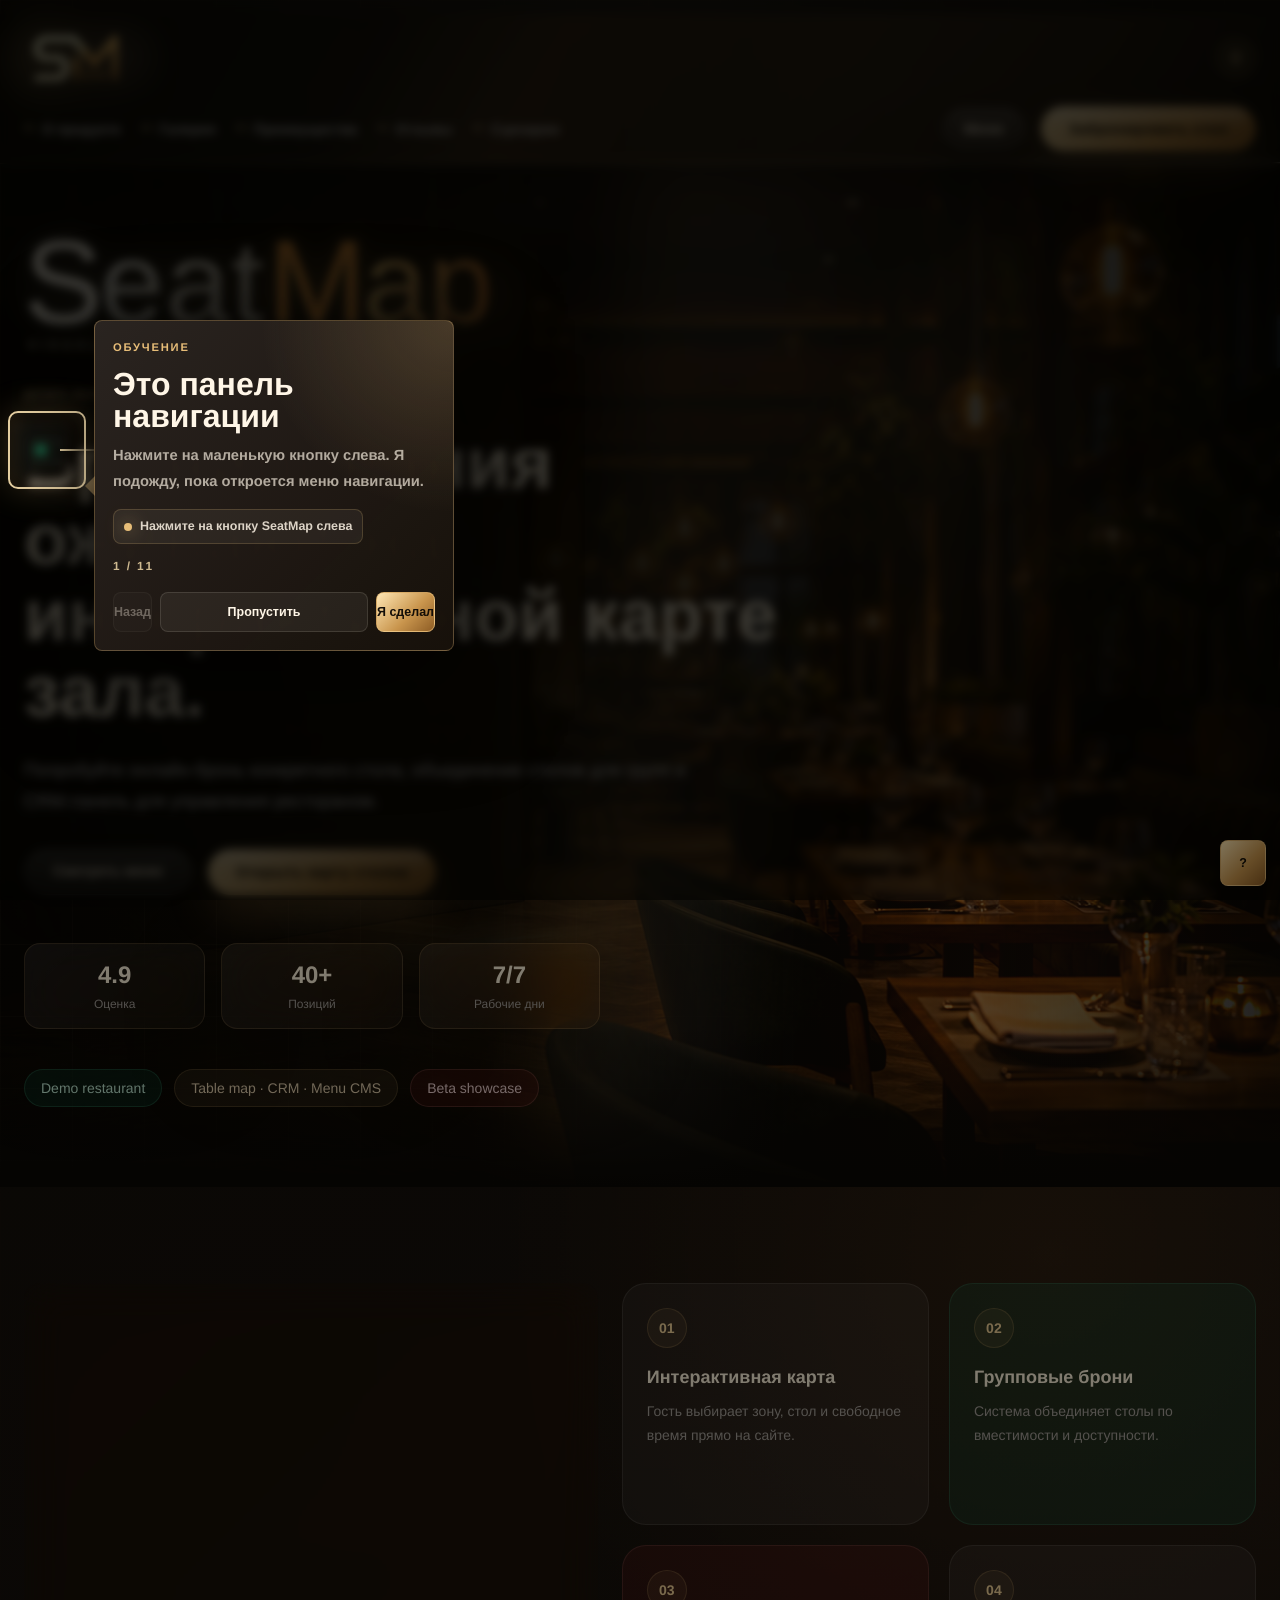
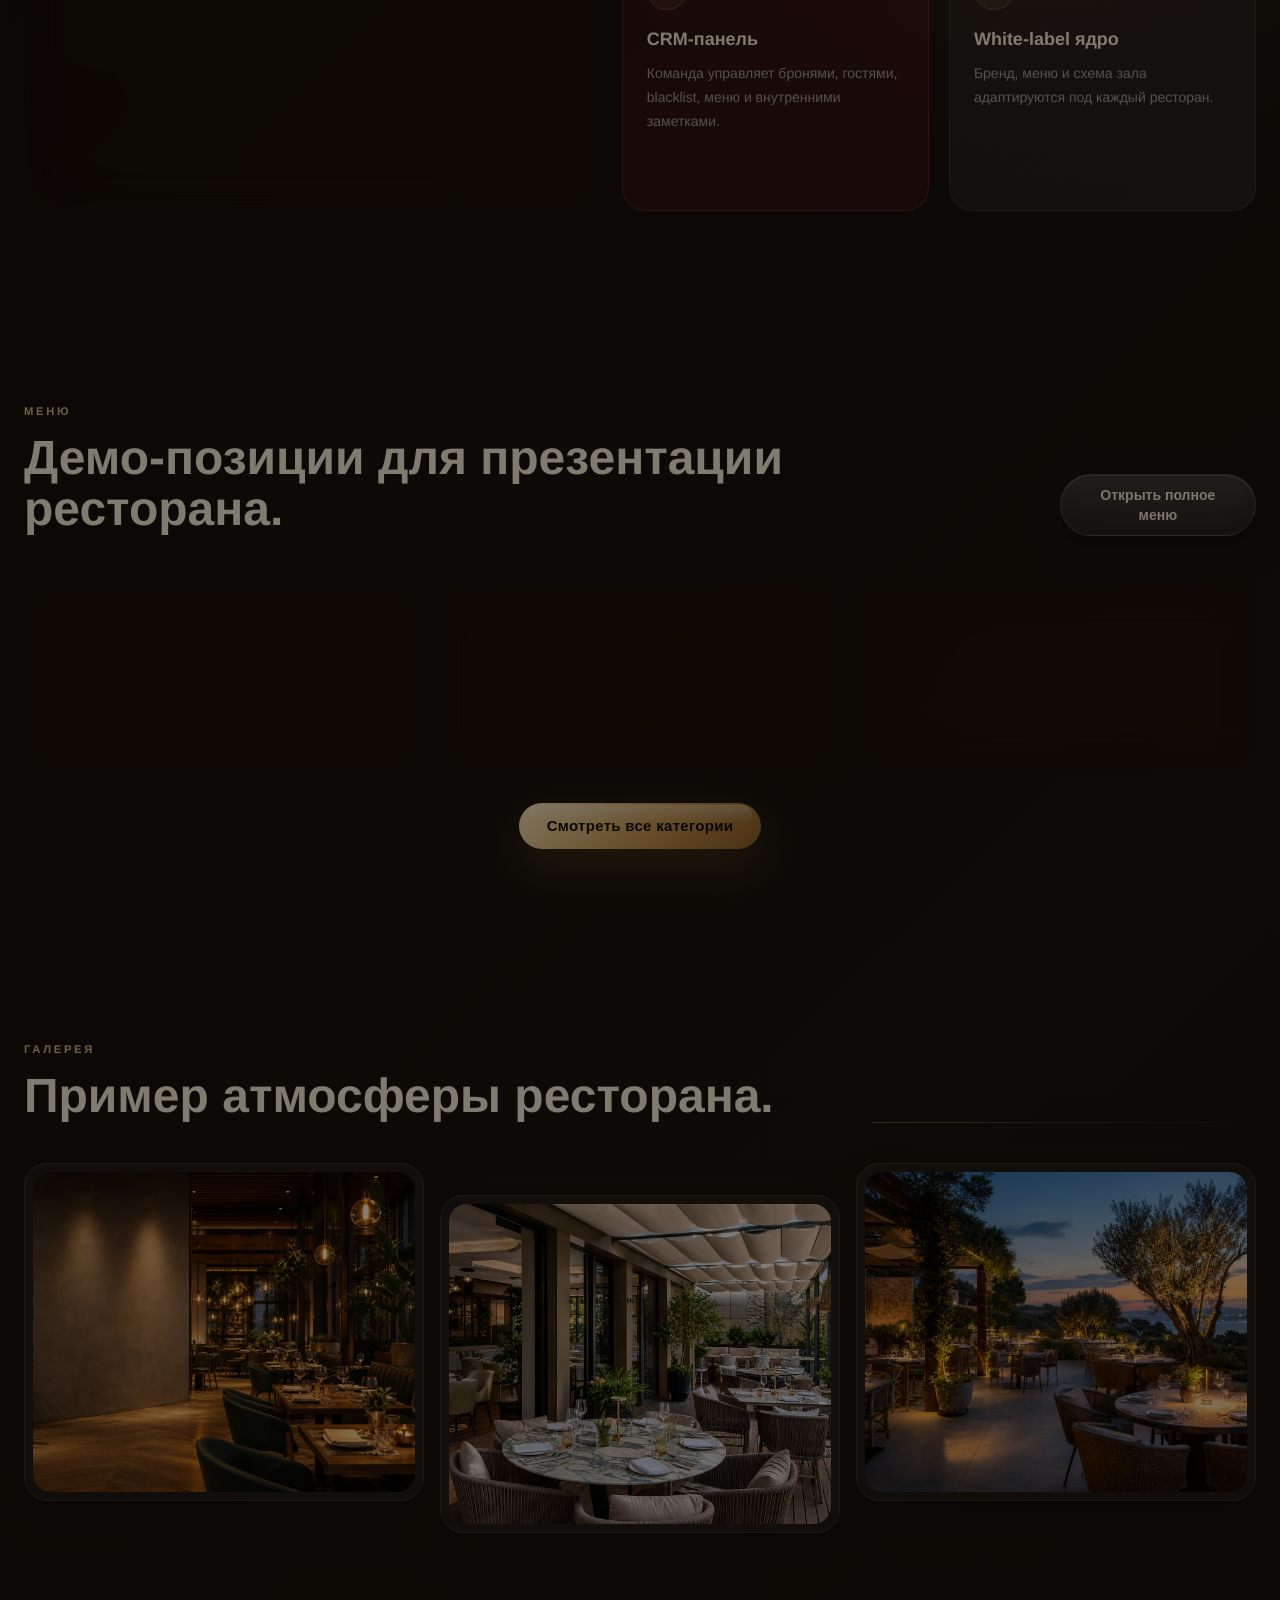
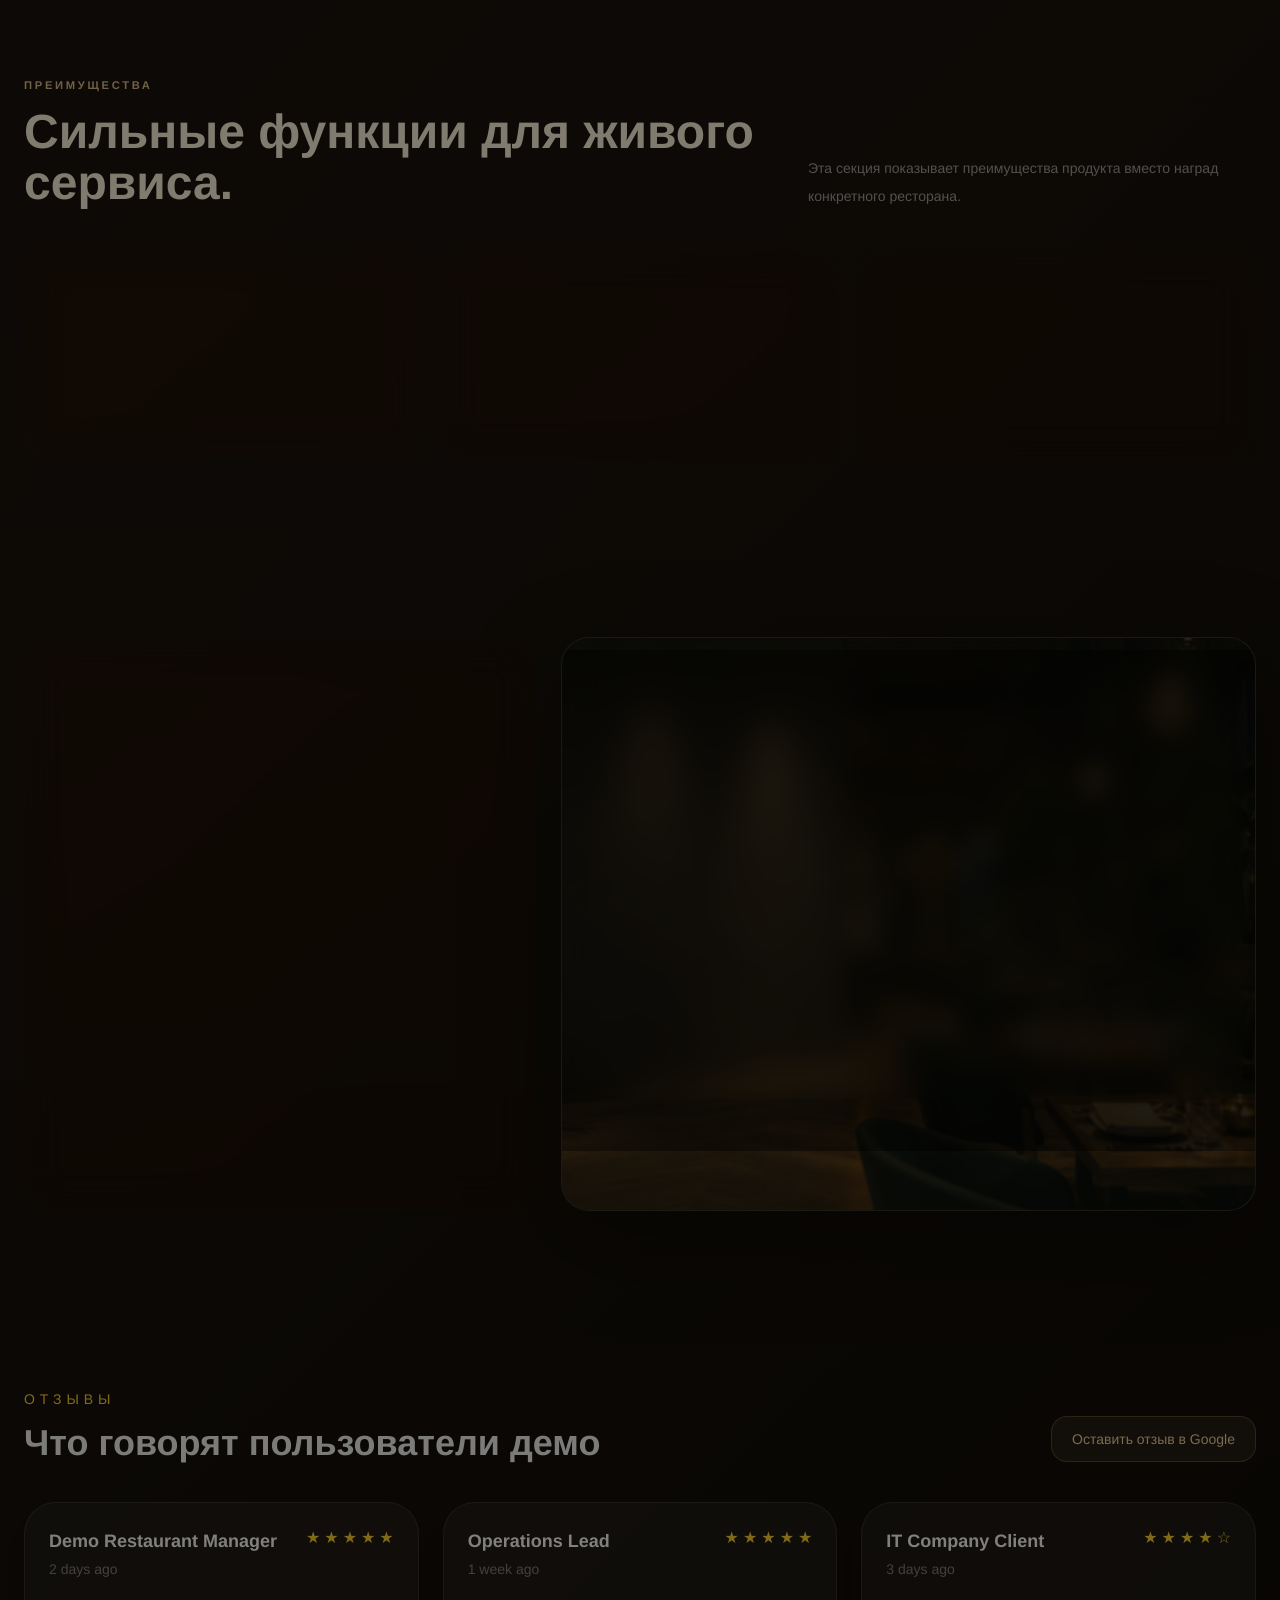
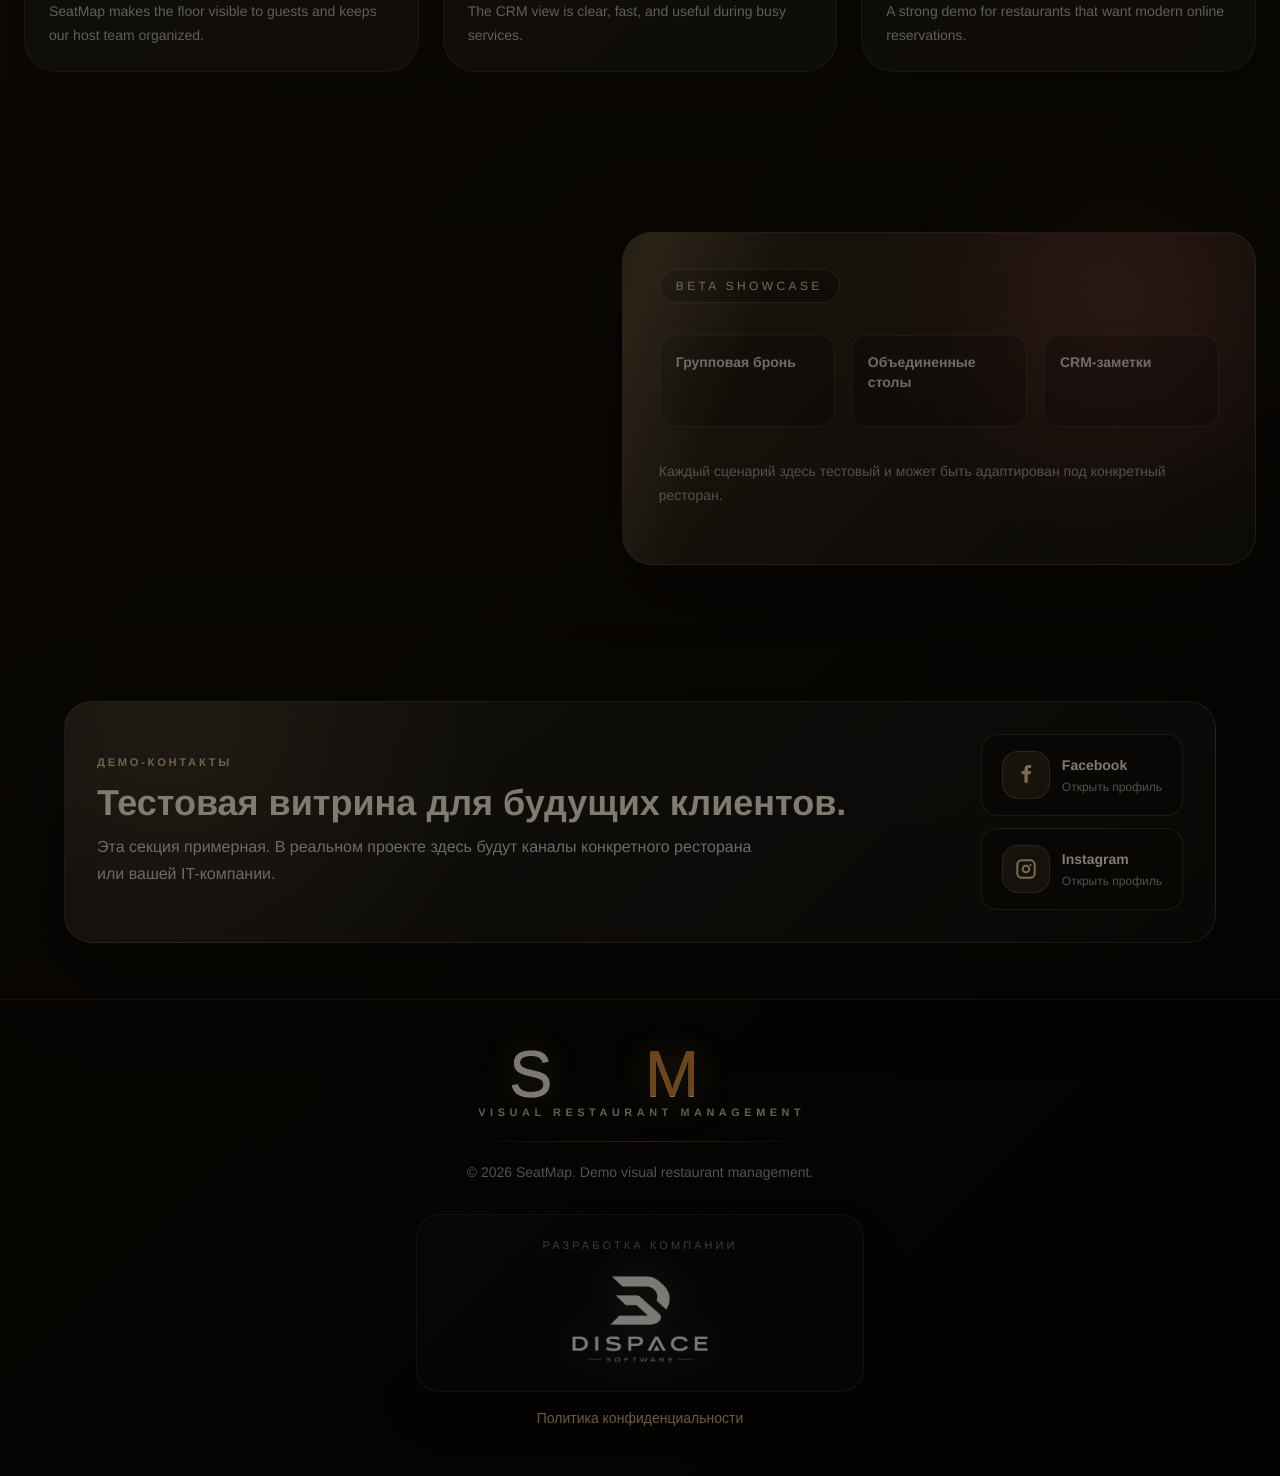
==== seatmap-app/index.html @ 0f0a8650 "Refine reservation tour and team roster" ====
<!doctype html>
<html lang="en">
  <head>
    <meta charset="UTF-8" />
    <script>
      (function () {
        var base = document.createElement("base");
        var isSeatMapPath = window.location.pathname.indexOf("/seatmap-app/") === 0;
        base.href = isSeatMapPath
          ? new URL("./", window.location.href).href
          : new URL("/seatmap-app/", window.location.origin).href;
        document.head.prepend(base);
        if (!window.localStorage.getItem("restaurant-lang")) {
          window.localStorage.setItem("restaurant-lang", "ru");
        }
      })();
    </script>
    <link rel="icon" type="image/png" href="./seatmap-header-premium.png" />
    <meta name="viewport" content="width=device-width, initial-scale=1.0" />
    <title>SeatMap</title>
    <script src="./mock-api.js?v=20260522"></script>
    <script type="module" crossorigin src="./assets/index-HGooWxr_.js"></script>
    <link rel="stylesheet" crossorigin href="./assets/index-NL5W4lJ_.css">
    <link rel="stylesheet" href="./beta-luxury.css?v=20260522-guided-flow" />
    <script defer src="./beta-enhance.js?v=20260522-guided-flow"></script>
  </head>
  <body>
    <div id="root"></div>
  </body>
</html>
---- seatmap-app/beta-luxury.css ----
:root {
  --sm-black: #080604;
  --sm-panel: rgba(24, 19, 14, 0.82);
  --sm-gold: #e7bd78;
  --sm-gold-2: #a87431;
  --sm-cream: #fff6e7;
  --sm-muted: rgba(255, 246, 231, 0.66);
}

html {
  background: #080604;
}

body {
  background:
    radial-gradient(circle at 18% 8%, rgba(231, 189, 120, 0.24), transparent 30rem),
    radial-gradient(circle at 82% 20%, rgba(111, 66, 28, 0.24), transparent 34rem),
    linear-gradient(135deg, #0b0705, #17100b 48%, #090604);
  color: var(--sm-cream);
}

body::before {
  content: "";
  position: fixed;
  inset: 0;
  z-index: 45;
  pointer-events: none;
  background:
    linear-gradient(90deg, rgba(231, 189, 120, 0.045) 1px, transparent 1px) 0 0 / 72px 72px,
    linear-gradient(rgba(231, 189, 120, 0.035) 1px, transparent 1px) 0 0 / 72px 72px,
    radial-gradient(circle at 50% 0%, rgba(255, 246, 231, 0.08), transparent 36rem);
  mask-image: linear-gradient(to bottom, black, transparent 80%);
}

.luxury-header {
  top: 14px !important;
  border-color: rgba(231, 189, 120, 0.16) !important;
  background: rgba(12, 8, 5, 0.78) !important;
  box-shadow: 0 24px 80px rgba(0, 0, 0, 0.28);
}

.seatmap-command-bar {
  position: fixed;
  top: 50%;
  left: 12px;
  z-index: 115;
  color: var(--sm-cream);
  transform: translateY(-50%);
}

.seatmap-dock-toggle {
  display: flex;
  width: 58px;
  min-height: 58px;
  align-items: center;
  justify-content: center;
  border: 1px solid rgba(231, 189, 120, 0.25);
  border-radius: 8px;
  color: var(--sm-cream);
  background:
    linear-gradient(135deg, rgba(255, 246, 231, 0.105), rgba(231, 189, 120, 0.045)),
    rgba(11, 8, 5, 0.86);
  cursor: pointer;
  box-shadow: 0 26px 90px rgba(0, 0, 0, 0.36);
  backdrop-filter: blur(22px);
}

.seatmap-dock-toggle div {
  display: none;
}

.seatmap-command-panel {
  position: absolute;
  top: 0;
  left: calc(100% + 10px);
  width: min(250px, calc(100vw - 92px));
  padding: 10px;
  border: 1px solid rgba(231, 189, 120, 0.22);
  border-radius: 8px;
  background:
    linear-gradient(135deg, rgba(255, 246, 231, 0.105), rgba(231, 189, 120, 0.045)),
    rgba(11, 8, 5, 0.92);
  box-shadow: 0 26px 90px rgba(0, 0, 0, 0.36);
  opacity: 0;
  pointer-events: none;
  transform: translateX(-8px) scale(0.98);
  transition: opacity 0.18s ease, transform 0.18s ease;
  backdrop-filter: blur(22px);
}

.seatmap-command-bar.is-open .seatmap-command-panel {
  opacity: 1;
  pointer-events: auto;
  transform: translateX(0) scale(1);
}

.seatmap-dock-toggle strong,
.seatmap-dock-toggle small {
  display: block;
}

.seatmap-dock-toggle strong {
  font-size: 0.9rem;
  line-height: 1;
}

.seatmap-dock-toggle small {
  margin-top: 4px;
  color: var(--sm-muted);
  font-size: 0.68rem;
  font-weight: 700;
  letter-spacing: 0.04em;
  text-transform: uppercase;
}

.seatmap-command-dot {
  width: 12px;
  height: 12px;
  border-radius: 999px;
  background: #35e39f;
  box-shadow: 0 0 24px rgba(53, 227, 159, 0.84);
}

.seatmap-command-nav {
  display: grid;
  gap: 7px;
  min-width: 0;
}

.seatmap-command-nav button,
.seatmap-language-select select {
  min-height: 42px;
  border: 1px solid rgba(255, 246, 231, 0.1);
  border-radius: 8px;
  color: var(--sm-cream);
  background: rgba(255, 246, 231, 0.055);
  font: inherit;
  font-size: 0.78rem;
  font-weight: 800;
  transition: border-color 0.2s ease, background 0.2s ease, color 0.2s ease, transform 0.2s ease;
}

.seatmap-command-nav button {
  width: 100%;
  padding: 0 13px;
  cursor: pointer;
  text-align: left;
}

.seatmap-command-nav button:hover,
.seatmap-command-nav button.is-active {
  border-color: rgba(231, 189, 120, 0.62);
  color: #120d07;
  background: linear-gradient(135deg, #f4d9a7, #b9833d);
  transform: translateY(-1px);
}

.seatmap-language-select {
  display: grid;
  gap: 4px;
  margin-top: 10px;
}

.seatmap-language-select span {
  color: rgba(255, 246, 231, 0.46);
  font-size: 0.62rem;
  font-weight: 900;
  letter-spacing: 0.12em;
  text-transform: uppercase;
}

.seatmap-language-select select {
  width: 100%;
  padding: 0 34px 0 12px;
  cursor: pointer;
  outline: none;
  appearance: none;
  background:
    linear-gradient(45deg, transparent 50%, var(--sm-gold) 50%) calc(100% - 17px) 18px / 6px 6px no-repeat,
    linear-gradient(135deg, rgba(255, 246, 231, 0.09), rgba(255, 246, 231, 0.04));
}

.seatmap-language-select select:focus {
  border-color: rgba(231, 189, 120, 0.72);
}

.seatmap-native-language-hidden {
  display: none !important;
}

.seatmap-guide-modal {
  position: fixed;
  inset: 0;
  z-index: 120;
  display: grid;
  place-items: center;
  padding: 20px;
  background:
    radial-gradient(circle at 50% 22%, rgba(231, 189, 120, 0.18), transparent 28rem),
    rgba(5, 3, 2, 0.72);
  opacity: 0;
  pointer-events: none;
  transition: opacity 0.24s ease;
  backdrop-filter: blur(18px);
}

.seatmap-guide-modal.is-open {
  opacity: 1;
  pointer-events: auto;
}

.seatmap-guide-dialog {
  position: relative;
  width: min(620px, 100%);
  border: 1px solid rgba(231, 189, 120, 0.28);
  border-radius: 8px;
  padding: clamp(24px, 5vw, 42px);
  color: var(--sm-cream);
  background:
    linear-gradient(135deg, rgba(255, 246, 231, 0.105), rgba(231, 189, 120, 0.05)),
    rgba(14, 10, 7, 0.96);
  box-shadow: 0 36px 120px rgba(0, 0, 0, 0.5);
  transform: translateY(12px) scale(0.98);
  transition: transform 0.24s ease;
}

.seatmap-guide-modal.is-open .seatmap-guide-dialog {
  transform: translateY(0) scale(1);
}

.seatmap-guide-close {
  position: absolute;
  top: 12px;
  right: 12px;
  width: 38px;
  height: 38px;
  border: 1px solid rgba(255, 246, 231, 0.12);
  border-radius: 8px;
  color: var(--sm-cream);
  background: rgba(255, 255, 255, 0.06);
  cursor: pointer;
  font-size: 1.35rem;
  line-height: 1;
}

.seatmap-guide-kicker {
  margin: 0 0 12px;
  color: var(--sm-gold);
  font-size: 0.76rem;
  font-weight: 900;
  letter-spacing: 0.16em;
  text-transform: uppercase;
}

.seatmap-guide-dialog h2 {
  margin: 0;
  color: var(--sm-cream);
  font-size: clamp(2rem, 6vw, 4.1rem);
  line-height: 0.92;
}

.seatmap-guide-dialog p {
  margin: 20px 0 0;
  color: var(--sm-muted);
  font-size: 1rem;
  font-weight: 650;
  line-height: 1.7;
}

.seatmap-guide-steps {
  display: grid;
  gap: 8px;
  margin-top: 20px;
}

.seatmap-guide-steps span {
  border: 1px solid rgba(231, 189, 120, 0.16);
  border-radius: 8px;
  padding: 11px 13px;
  color: rgba(255, 246, 231, 0.82);
  background: rgba(255, 246, 231, 0.045);
  font-size: 0.9rem;
  font-weight: 800;
}

.seatmap-guide-actions {
  display: flex;
  flex-wrap: wrap;
  gap: 10px;
  margin-top: 24px;
}

.seatmap-guide-primary,
.seatmap-guide-secondary {
  min-height: 46px;
  border-radius: 8px;
  padding: 0 18px;
  cursor: pointer;
  font: inherit;
  font-weight: 900;
}

.seatmap-guide-primary {
  border: 1px solid rgba(231, 189, 120, 0.7);
  color: #120d07;
  background: linear-gradient(135deg, #ffe7b4, #c9954d 58%, #8e5d25);
}

.seatmap-guide-secondary {
  border: 1px solid rgba(255, 246, 231, 0.14);
  color: var(--sm-cream);
  background: rgba(255, 246, 231, 0.055);
}

.seatmap-credentials-card {
  display: grid;
  grid-template-columns: minmax(0, 1fr) auto;
  gap: 14px;
  align-items: start;
  margin-top: 18px;
  border: 1px solid rgba(231, 189, 120, 0.18);
  border-radius: 8px;
  padding: 14px;
  background:
    radial-gradient(circle at top right, rgba(231, 189, 120, 0.16), transparent 16rem),
    rgba(255, 246, 231, 0.045);
}

.seatmap-credentials-kicker {
  margin: 0 0 6px;
  color: var(--sm-gold);
  font-size: 0.64rem;
  font-weight: 900;
  letter-spacing: 0.14em;
  text-transform: uppercase;
}

.seatmap-credentials-card h2 {
  margin: 0;
  color: var(--sm-cream);
  font-size: 1rem;
  font-weight: 900;
}

.seatmap-credentials-card dl {
  display: grid;
  grid-column: 1 / -1;
  gap: 8px;
  margin: 0;
}

.seatmap-credentials-card dl div {
  display: grid;
  grid-template-columns: 74px minmax(0, 1fr);
  gap: 10px;
  align-items: center;
  border: 1px solid rgba(255, 246, 231, 0.08);
  border-radius: 8px;
  padding: 9px 10px;
  background: rgba(0, 0, 0, 0.18);
}

.seatmap-credentials-card dt {
  color: rgba(255, 246, 231, 0.5);
  font-size: 0.72rem;
  font-weight: 900;
  text-transform: uppercase;
}

.seatmap-credentials-card dd {
  margin: 0;
  color: var(--sm-cream);
  font-weight: 900;
  overflow-wrap: anywhere;
}

.seatmap-credentials-note {
  grid-column: 1 / -1;
  margin: 0;
  color: var(--sm-muted);
  font-size: 0.78rem;
  font-weight: 650;
  line-height: 1.45;
}

.seatmap-credentials-fill,
.seatmap-password-eye {
  border: 1px solid rgba(231, 189, 120, 0.34);
  border-radius: 8px;
  color: #120d07;
  background: linear-gradient(135deg, #ffe7b4, #c9954d 58%, #8e5d25);
  cursor: pointer;
  font: inherit;
  font-weight: 900;
}

.seatmap-credentials-fill {
  min-height: 36px;
  padding: 0 12px;
  font-size: 0.78rem;
}

.seatmap-password-row {
  position: relative;
}

.seatmap-password-row input {
  padding-right: 54px !important;
}

.seatmap-password-eye {
  position: absolute;
  right: 8px;
  bottom: 8px;
  display: grid;
  width: 38px;
  height: 38px;
  place-items: center;
  padding: 0;
  color: var(--sm-cream);
  background: rgba(255, 246, 231, 0.065);
}

.seatmap-password-eye.is-active {
  color: #120d07;
  background: linear-gradient(135deg, #ffe7b4, #c9954d 58%, #8e5d25);
}

.seatmap-frame-blocker {
  position: fixed;
  inset: 0;
  z-index: 300;
  display: grid;
  place-items: center;
  padding: 22px;
  color: var(--sm-cream);
  background:
    radial-gradient(circle at 50% 24%, rgba(231, 189, 120, 0.24), transparent 26rem),
    rgba(6, 4, 3, 0.9);
  backdrop-filter: blur(22px);
}

.seatmap-frame-blocker div {
  width: min(560px, 100%);
  border: 1px solid rgba(231, 189, 120, 0.26);
  border-radius: 8px;
  padding: clamp(24px, 5vw, 42px);
  background:
    linear-gradient(135deg, rgba(255, 246, 231, 0.11), rgba(231, 189, 120, 0.05)),
    rgba(15, 10, 7, 0.96);
  box-shadow: 0 36px 120px rgba(0, 0, 0, 0.52);
}

.seatmap-frame-blocker p,
.seatmap-tutorial-kicker {
  margin: 0 0 10px;
  color: var(--sm-gold);
  font-size: 0.7rem;
  font-weight: 900;
  letter-spacing: 0.16em;
  text-transform: uppercase;
}

.seatmap-frame-blocker h1 {
  margin: 0;
  color: var(--sm-cream);
  font-size: clamp(2rem, 7vw, 4rem);
  line-height: 0.95;
}

.seatmap-frame-blocker span {
  display: block;
  margin-top: 18px;
  color: var(--sm-muted);
  font-weight: 700;
  line-height: 1.6;
}

.seatmap-frame-blocker a {
  display: inline-flex;
  min-height: 48px;
  align-items: center;
  justify-content: center;
  margin-top: 24px;
  border: 1px solid rgba(231, 189, 120, 0.72);
  border-radius: 8px;
  padding: 0 20px;
  color: #120d07;
  background: linear-gradient(135deg, #ffe7b4, #c9954d 58%, #8e5d25);
  font-weight: 900;
}

.seatmap-tutorial {
  position: fixed;
  inset: 0;
  z-index: 220;
  pointer-events: none;
}

.seatmap-tutorial-scrim,
.seatmap-tutorial-spotlight,
.seatmap-tutorial-card {
  position: fixed;
  opacity: 0;
  transition: opacity 0.22s ease, transform 0.22s ease, inset 0.22s ease, width 0.22s ease, height 0.22s ease, left 0.22s ease, top 0.22s ease;
}

.seatmap-tutorial-scrim {
  inset: 0;
  background: rgba(3, 2, 1, 0.56);
  backdrop-filter: blur(5px);
  pointer-events: none;
}

.seatmap-tutorial-spotlight {
  z-index: 222;
  border: 2px solid rgba(255, 231, 180, 0.92);
  border-radius: 10px;
  box-shadow:
    0 0 0 9999px rgba(3, 2, 1, 0.5),
    0 0 34px rgba(231, 189, 120, 0.42),
    inset 0 0 22px rgba(231, 189, 120, 0.16);
  animation: tutorialPulse 1.7s ease-in-out infinite;
  pointer-events: none;
}

.seatmap-tutorial-spotlight::after {
  position: absolute;
  right: -18px;
  top: 50%;
  width: 42px;
  height: 2px;
  content: "";
  background: linear-gradient(90deg, rgba(255, 231, 180, 0.92), transparent);
  transform: translateY(-50%);
}

.seatmap-tutorial-card {
  z-index: 223;
  border: 1px solid rgba(231, 189, 120, 0.3);
  border-radius: 8px;
  padding: 18px;
  color: var(--sm-cream);
  background:
    radial-gradient(circle at top right, rgba(231, 189, 120, 0.2), transparent 12rem),
    linear-gradient(135deg, rgba(255, 246, 231, 0.12), rgba(231, 189, 120, 0.05)),
    rgba(13, 8, 5, 0.98);
  box-shadow: 0 34px 110px rgba(0, 0, 0, 0.56);
  transform: translateY(10px) scale(0.98);
  pointer-events: auto;
}

.seatmap-tutorial-card::before {
  position: absolute;
  top: 50%;
  width: 0;
  height: 0;
  content: "";
  border-top: 10px solid transparent;
  border-bottom: 10px solid transparent;
  transform: translateY(-50%);
}

.seatmap-tutorial-card[data-side="right"]::before {
  left: -10px;
  border-right: 10px solid rgba(231, 189, 120, 0.3);
}

.seatmap-tutorial-card[data-side="left"]::before {
  right: -10px;
  border-left: 10px solid rgba(231, 189, 120, 0.3);
}

.seatmap-tutorial-card h2 {
  margin: 0;
  color: var(--sm-cream);
  font-size: clamp(1.35rem, 4vw, 2rem);
  line-height: 1;
}

.seatmap-tutorial-copy {
  margin: 12px 0 0;
  color: var(--sm-muted);
  font-size: 0.92rem;
  font-weight: 700;
  line-height: 1.55;
}

.seatmap-tutorial-wait {
  display: inline-flex;
  align-items: center;
  gap: 8px;
  margin-top: 14px;
  border: 1px solid rgba(231, 189, 120, 0.2);
  border-radius: 8px;
  padding: 9px 10px;
  color: rgba(255, 246, 231, 0.84);
  background: rgba(255, 246, 231, 0.055);
  font-size: 0.78rem;
  font-weight: 900;
  line-height: 1.25;
}

.seatmap-tutorial-wait::before {
  width: 8px;
  height: 8px;
  border-radius: 999px;
  content: "";
  background: var(--sm-gold);
  box-shadow: 0 0 18px rgba(231, 189, 120, 0.78);
}

.seatmap-tutorial.is-action-done .seatmap-tutorial-wait {
  border-color: rgba(53, 227, 159, 0.34);
  color: #baffdf;
  background: rgba(53, 227, 159, 0.08);
}

.seatmap-tutorial.is-action-done .seatmap-tutorial-wait::before {
  background: #35e39f;
  box-shadow: 0 0 18px rgba(53, 227, 159, 0.78);
}

.seatmap-tutorial-progress {
  margin-top: 14px;
  color: rgba(255, 231, 180, 0.78);
  font-size: 0.74rem;
  font-weight: 900;
  letter-spacing: 0.16em;
}

.seatmap-tutorial-actions {
  display: grid;
  grid-template-columns: auto 1fr auto;
  gap: 8px;
  margin-top: 16px;
}

.seatmap-tutorial-actions button,
.seatmap-tutorial-launch {
  min-height: 40px;
  border-radius: 8px;
  cursor: pointer;
  font: inherit;
  font-size: 0.78rem;
  font-weight: 900;
}

.seatmap-tutorial-ghost,
.seatmap-tutorial-skip {
  border: 1px solid rgba(255, 246, 231, 0.12);
  color: var(--sm-cream);
  background: rgba(255, 246, 231, 0.06);
}

.seatmap-tutorial-ghost:disabled {
  cursor: not-allowed;
  opacity: 0.35;
}

.seatmap-tutorial-next,
.seatmap-tutorial-launch {
  border: 1px solid rgba(231, 189, 120, 0.66);
  color: #120d07;
  background: linear-gradient(135deg, #ffe7b4, #c9954d 58%, #8e5d25);
}

.seatmap-tutorial-launch {
  position: fixed;
  right: 14px;
  bottom: 14px;
  z-index: 118;
  display: grid;
  width: 46px;
  height: 46px;
  place-items: center;
  padding: 0;
  color: #120d07;
  box-shadow: 0 18px 48px rgba(0, 0, 0, 0.34);
  pointer-events: auto;
}

.seatmap-tutorial.is-open .seatmap-tutorial-scrim,
.seatmap-tutorial.is-open .seatmap-tutorial-spotlight,
.seatmap-tutorial.is-open .seatmap-tutorial-card {
  opacity: 1;
}

.seatmap-tutorial.is-open .seatmap-tutorial-card {
  transform: translateY(0) scale(1);
}

@keyframes tutorialPulse {
  50% {
    box-shadow:
      0 0 0 9999px rgba(3, 2, 1, 0.5),
      0 0 46px rgba(231, 189, 120, 0.66),
      inset 0 0 28px rgba(231, 189, 120, 0.22);
  }
}

.luxury-panel,
.menu-spark,
.rounded-\[32px\],
.rounded-\[28px\],
.rounded-\[26px\] {
  border-color: rgba(231, 189, 120, 0.18) !important;
  box-shadow: 0 28px 100px rgba(0, 0, 0, 0.32) !important;
}

.luxury-button {
  background: linear-gradient(135deg, #ffe7b4, #c9954d 58%, #8e5d25) !important;
  color: #120d07 !important;
  box-shadow: 0 18px 44px rgba(201, 149, 77, 0.22) !important;
}

@media (max-width: 900px) {
  .luxury-header {
    top: 12px !important;
  }
}

@media (max-width: 560px) {
  .luxury-header {
    top: 12px !important;
  }

  .seatmap-command-bar {
    top: auto;
    bottom: 12px;
    left: 12px;
    transform: none;
  }

  .seatmap-command-panel {
    top: auto;
    bottom: calc(100% + 10px);
    left: 0;
    width: min(260px, calc(100vw - 24px));
  }

  .seatmap-dock-toggle {
    width: 52px;
    min-height: 52px;
  }

  .seatmap-command-nav button,
  .seatmap-language-select select {
    min-height: 38px;
    font-size: 0.7rem;
  }

  .seatmap-credentials-card {
    grid-template-columns: 1fr;
  }

  .seatmap-credentials-fill {
    width: 100%;
  }

  .seatmap-guide-actions {
    display: grid;
  }

  .seatmap-guide-primary,
  .seatmap-guide-secondary {
    width: 100%;
  }

  .seatmap-tutorial-card {
    right: 12px !important;
    bottom: 74px !important;
    left: 12px !important;
    top: auto !important;
    width: auto !important;
  }

  .seatmap-tutorial-card::before,
  .seatmap-tutorial-spotlight::after {
    display: none;
  }

  .seatmap-tutorial-actions {
    grid-template-columns: 1fr;
  }
}
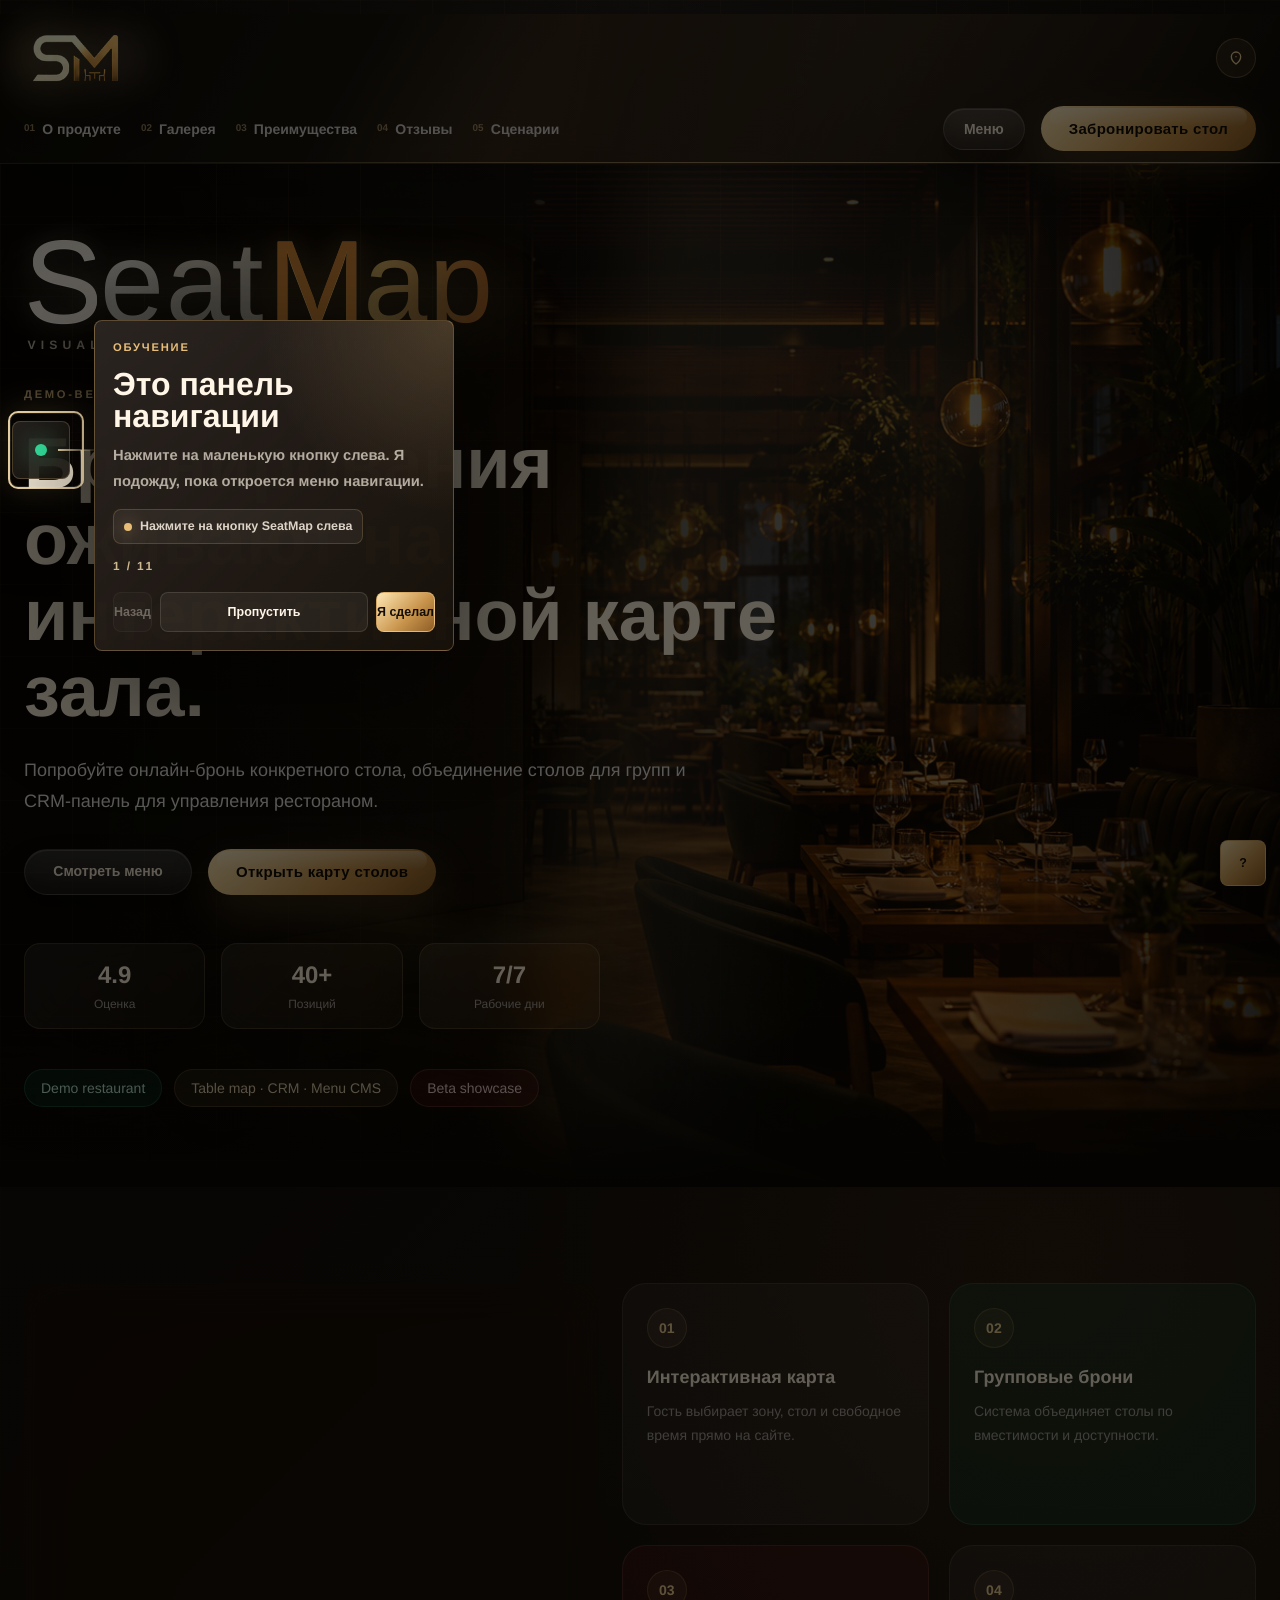
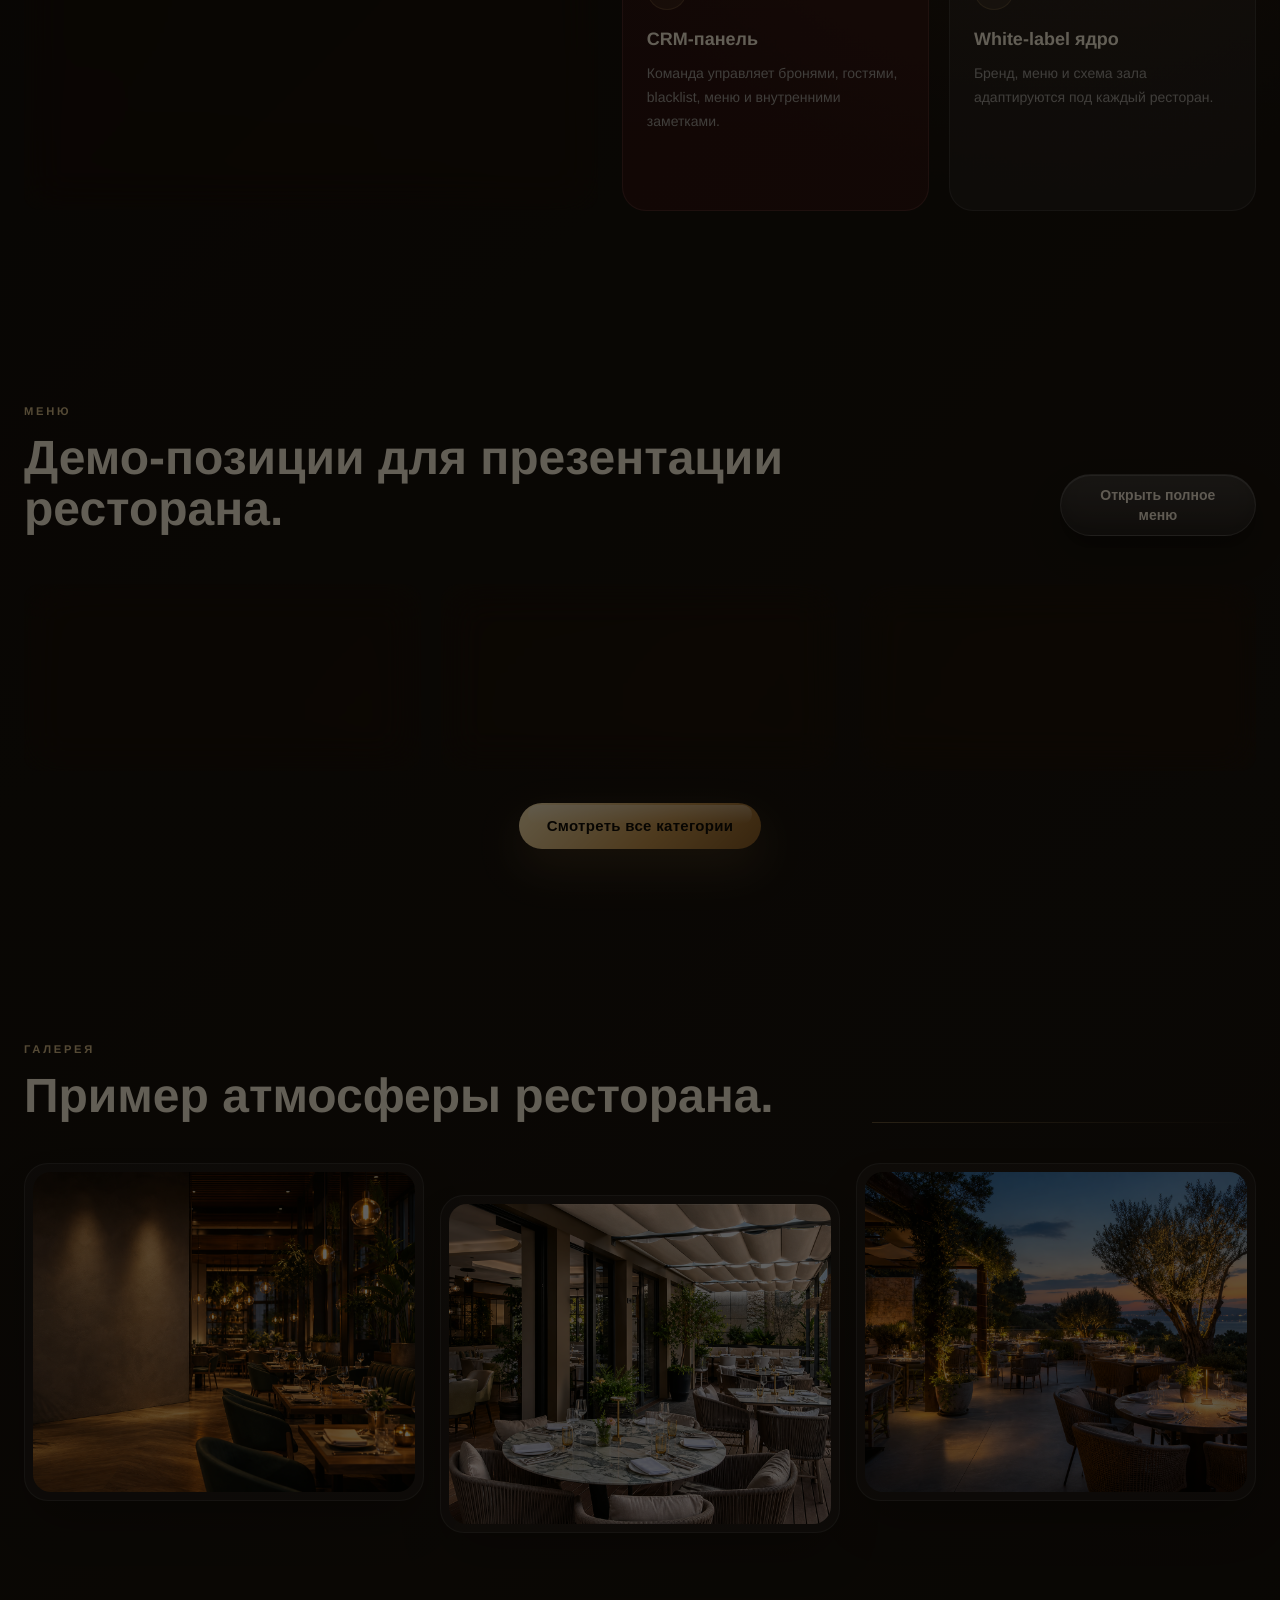
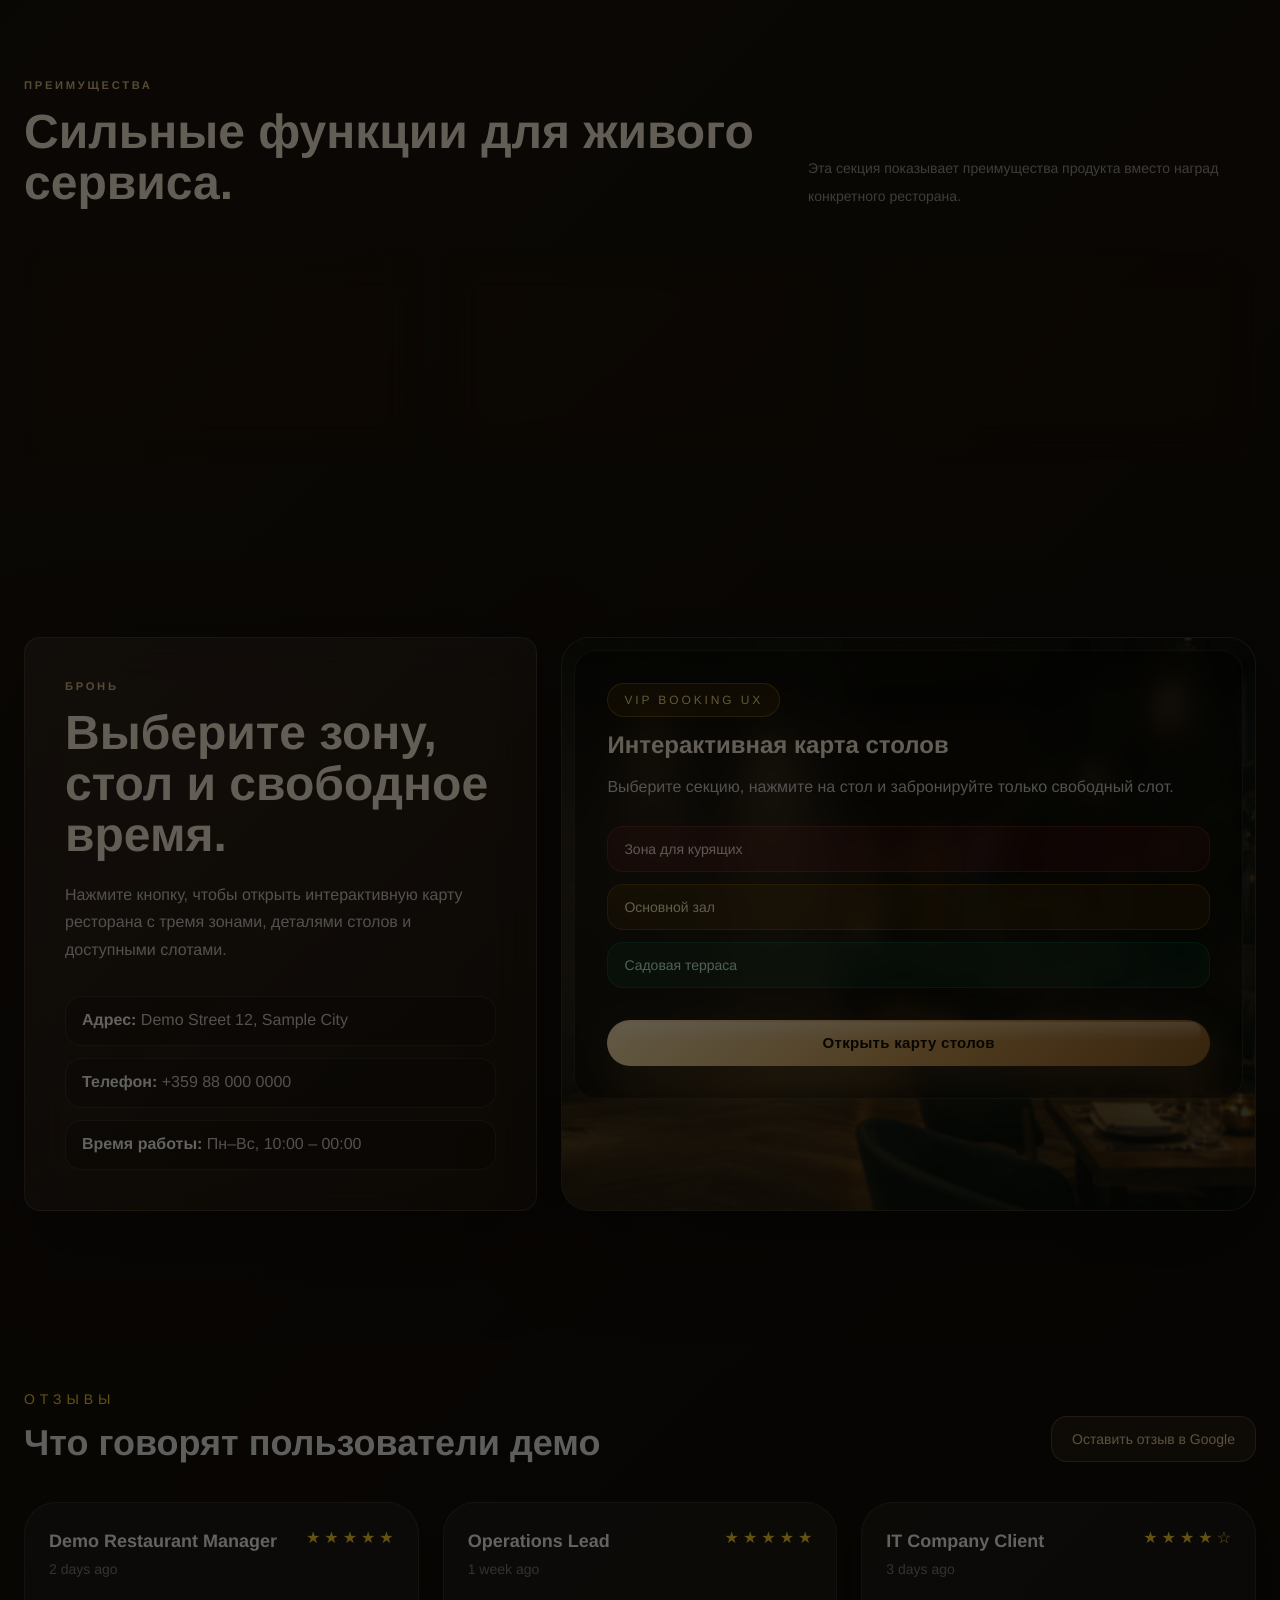
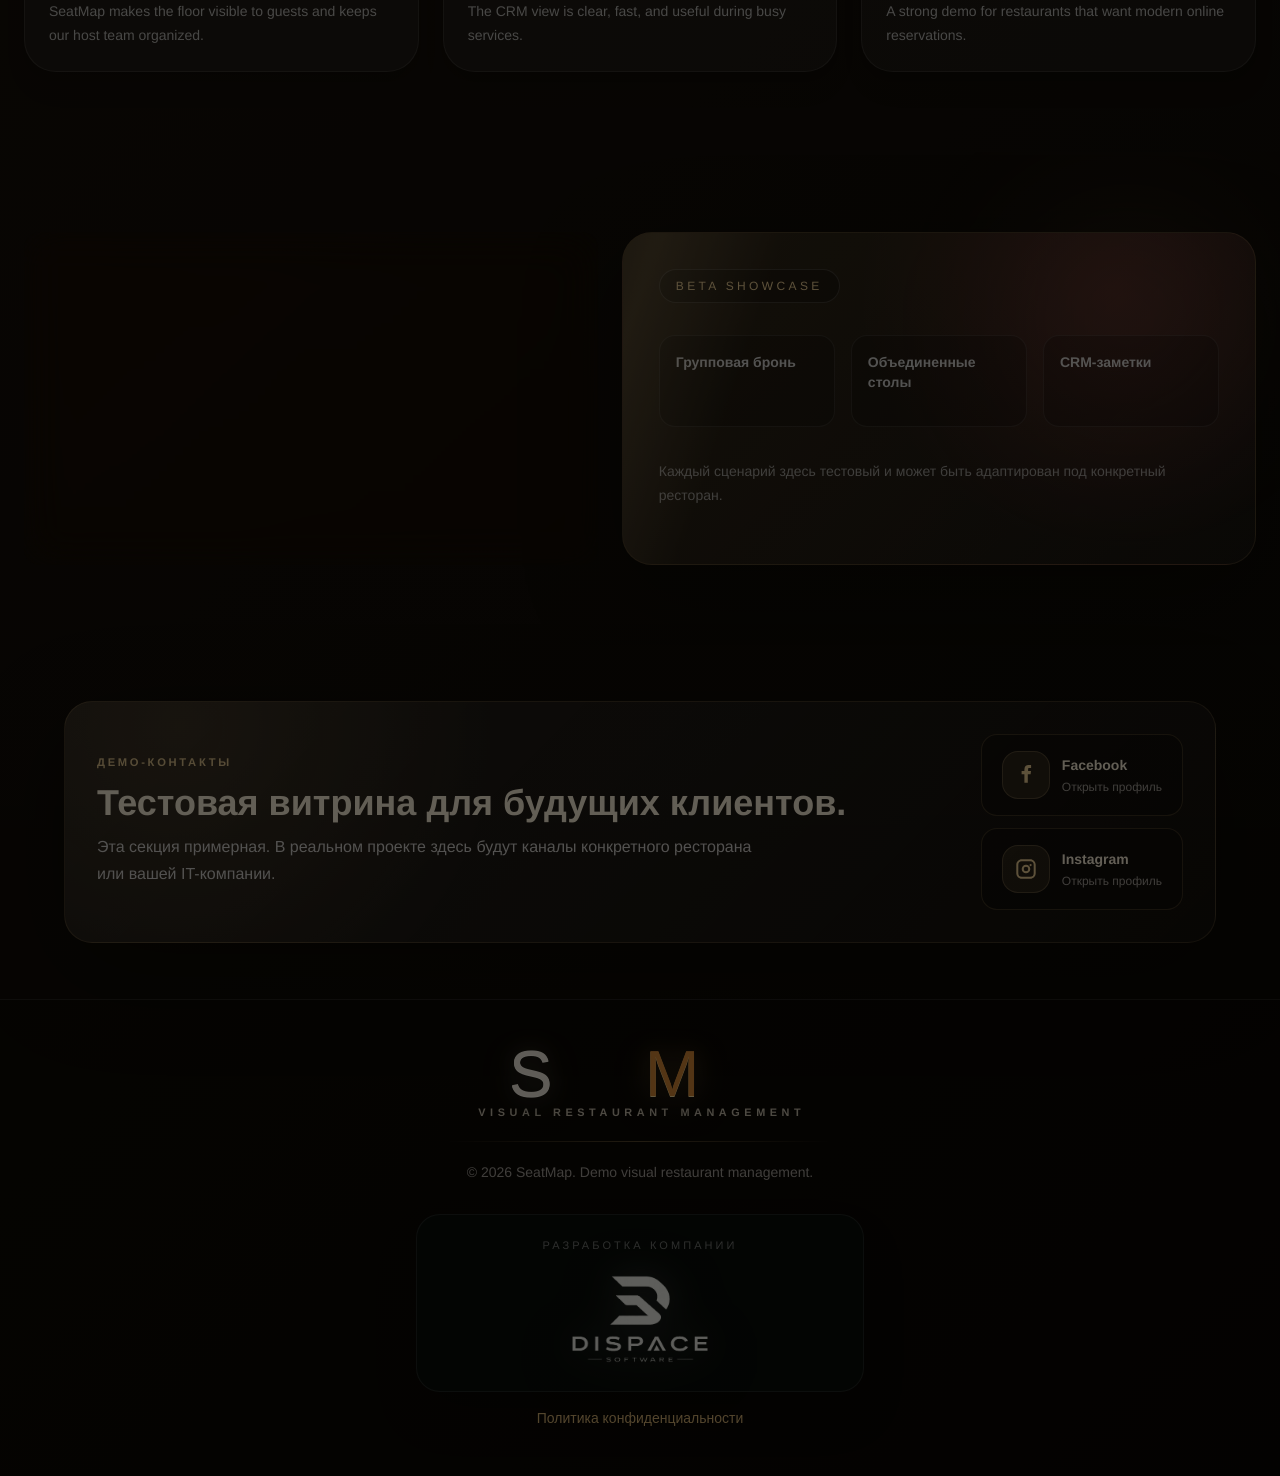
==== commit 95e2f254: "Stabilize SeatMap tour architecture" ====
--- a/seatmap-app/index.html
+++ b/seatmap-app/index.html
@@ -21,8 +21,8 @@
     <script src="./mock-api.js?v=20260522"></script>
     <script type="module" crossorigin src="./assets/index-HGooWxr_.js"></script>
     <link rel="stylesheet" crossorigin href="./assets/index-NL5W4lJ_.css">
-    <link rel="stylesheet" href="./beta-luxury.css?v=20260522-guided-flow" />
-    <script defer src="./beta-enhance.js?v=20260522-guided-flow"></script>
+    <link rel="stylesheet" href="./beta-luxury.css?v=20260522-architected" />
+    <script defer src="./beta-enhance.js?v=20260522-architected"></script>
   </head>
   <body>
     <div id="root"></div>
--- a/seatmap-app/beta-luxury.css
+++ b/seatmap-app/beta-luxury.css
@@ -507,8 +507,8 @@
 
 .seatmap-tutorial-scrim {
   inset: 0;
-  background: rgba(3, 2, 1, 0.56);
-  backdrop-filter: blur(5px);
+  background: transparent;
+  backdrop-filter: none;
   pointer-events: none;
 }
 
@@ -517,9 +517,9 @@
   border: 2px solid rgba(255, 231, 180, 0.92);
   border-radius: 10px;
   box-shadow:
-    0 0 0 9999px rgba(3, 2, 1, 0.5),
+    0 0 0 9999px rgba(3, 2, 1, 0.62),
     0 0 34px rgba(231, 189, 120, 0.42),
-    inset 0 0 22px rgba(231, 189, 120, 0.16);
+    inset 0 0 0 1px rgba(255, 246, 231, 0.12);
   animation: tutorialPulse 1.7s ease-in-out infinite;
   pointer-events: none;
 }
@@ -548,6 +548,8 @@
   box-shadow: 0 34px 110px rgba(0, 0, 0, 0.56);
   transform: translateY(10px) scale(0.98);
   pointer-events: auto;
+  max-height: min(560px, calc(100vh - 28px));
+  overflow: auto;
 }
 
 .seatmap-tutorial-card::before {
@@ -695,7 +697,7 @@
     box-shadow:
       0 0 0 9999px rgba(3, 2, 1, 0.5),
       0 0 46px rgba(231, 189, 120, 0.66),
-      inset 0 0 28px rgba(231, 189, 120, 0.22);
+      inset 0 0 0 1px rgba(255, 246, 231, 0.18);
   }
 }
 
@@ -768,11 +770,9 @@
   }
 
   .seatmap-tutorial-card {
-    right: 12px !important;
-    bottom: 74px !important;
-    left: 12px !important;
-    top: auto !important;
+    max-height: min(48vh, 360px);
     width: auto !important;
+    padding: 14px;
   }
 
   .seatmap-tutorial-card::before,
@@ -782,5 +782,19 @@
 
   .seatmap-tutorial-actions {
     grid-template-columns: 1fr;
-  }
-}
+    gap: 7px;
+  }
+
+  .seatmap-tutorial-card h2 {
+    font-size: clamp(1.25rem, 7vw, 1.9rem);
+  }
+
+  .seatmap-tutorial-copy {
+    font-size: 0.84rem;
+    line-height: 1.45;
+  }
+
+  .seatmap-tutorial-wait {
+    font-size: 0.72rem;
+  }
+}
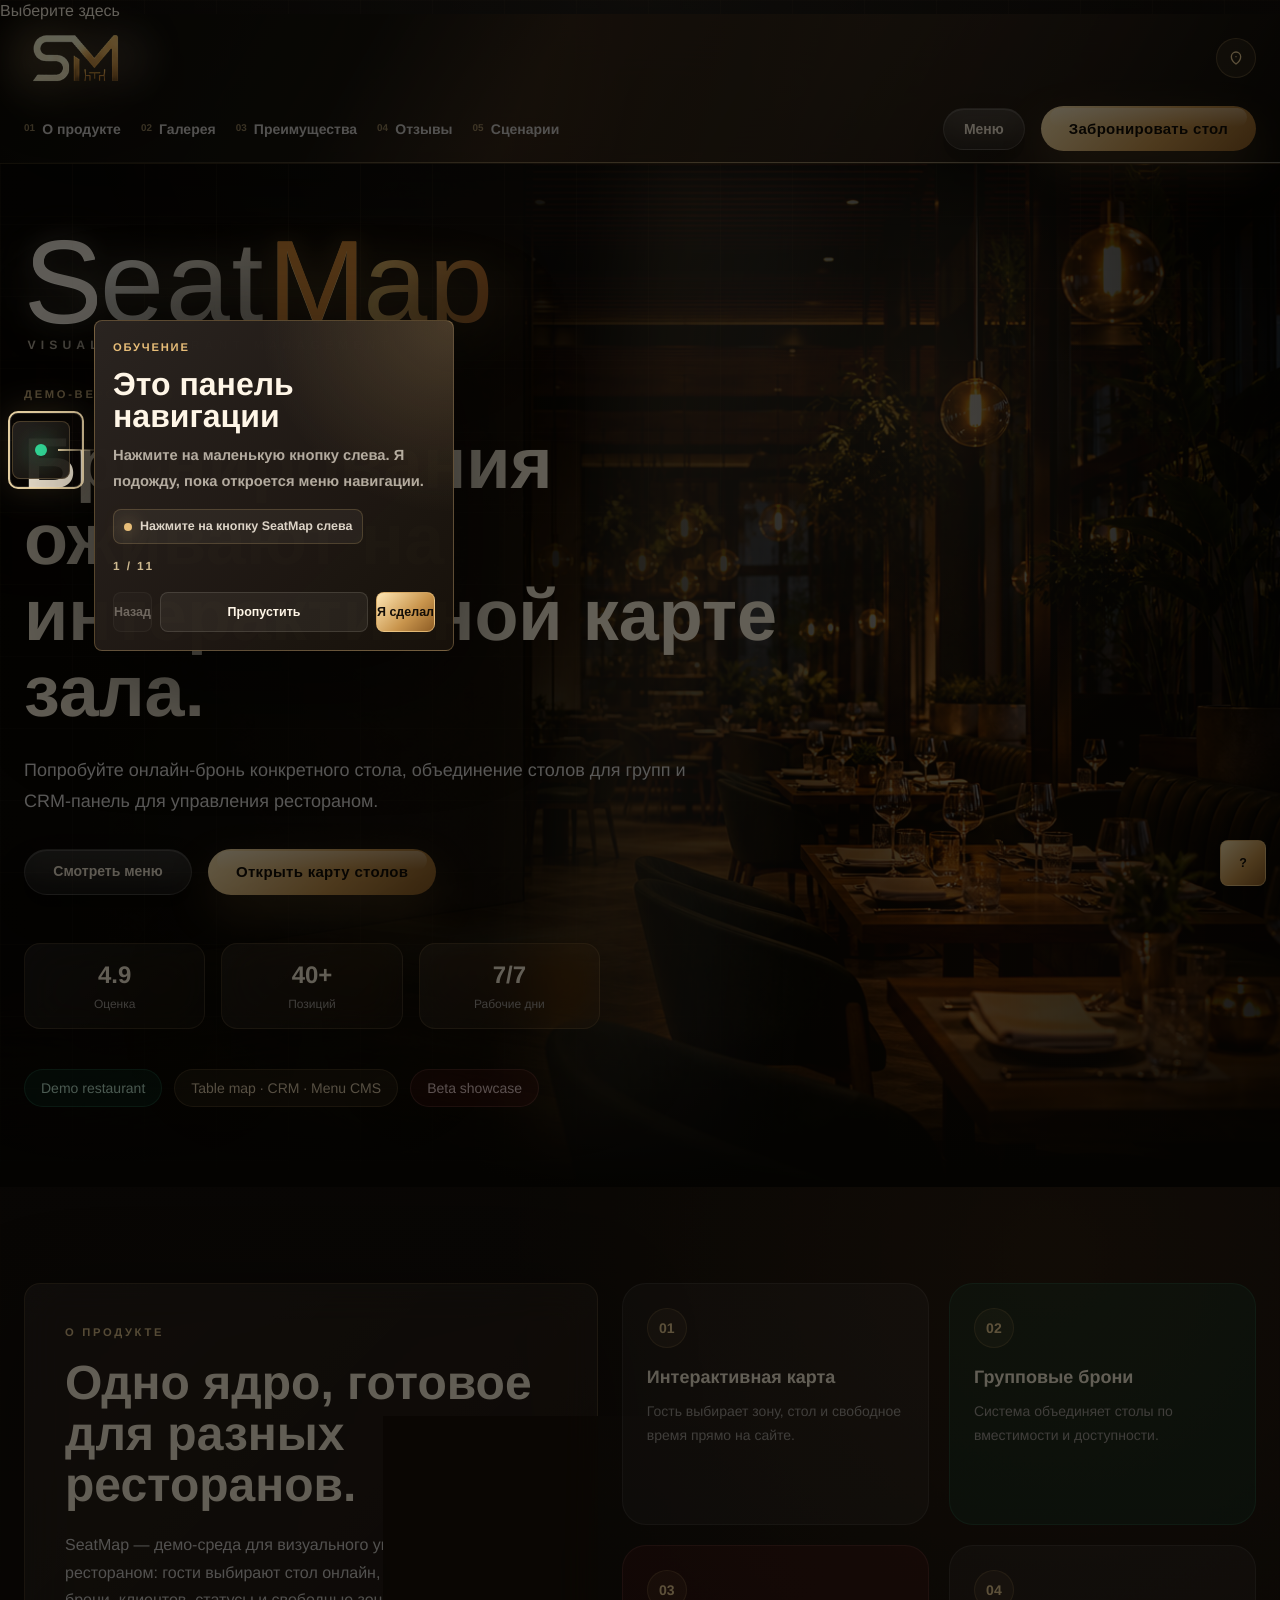
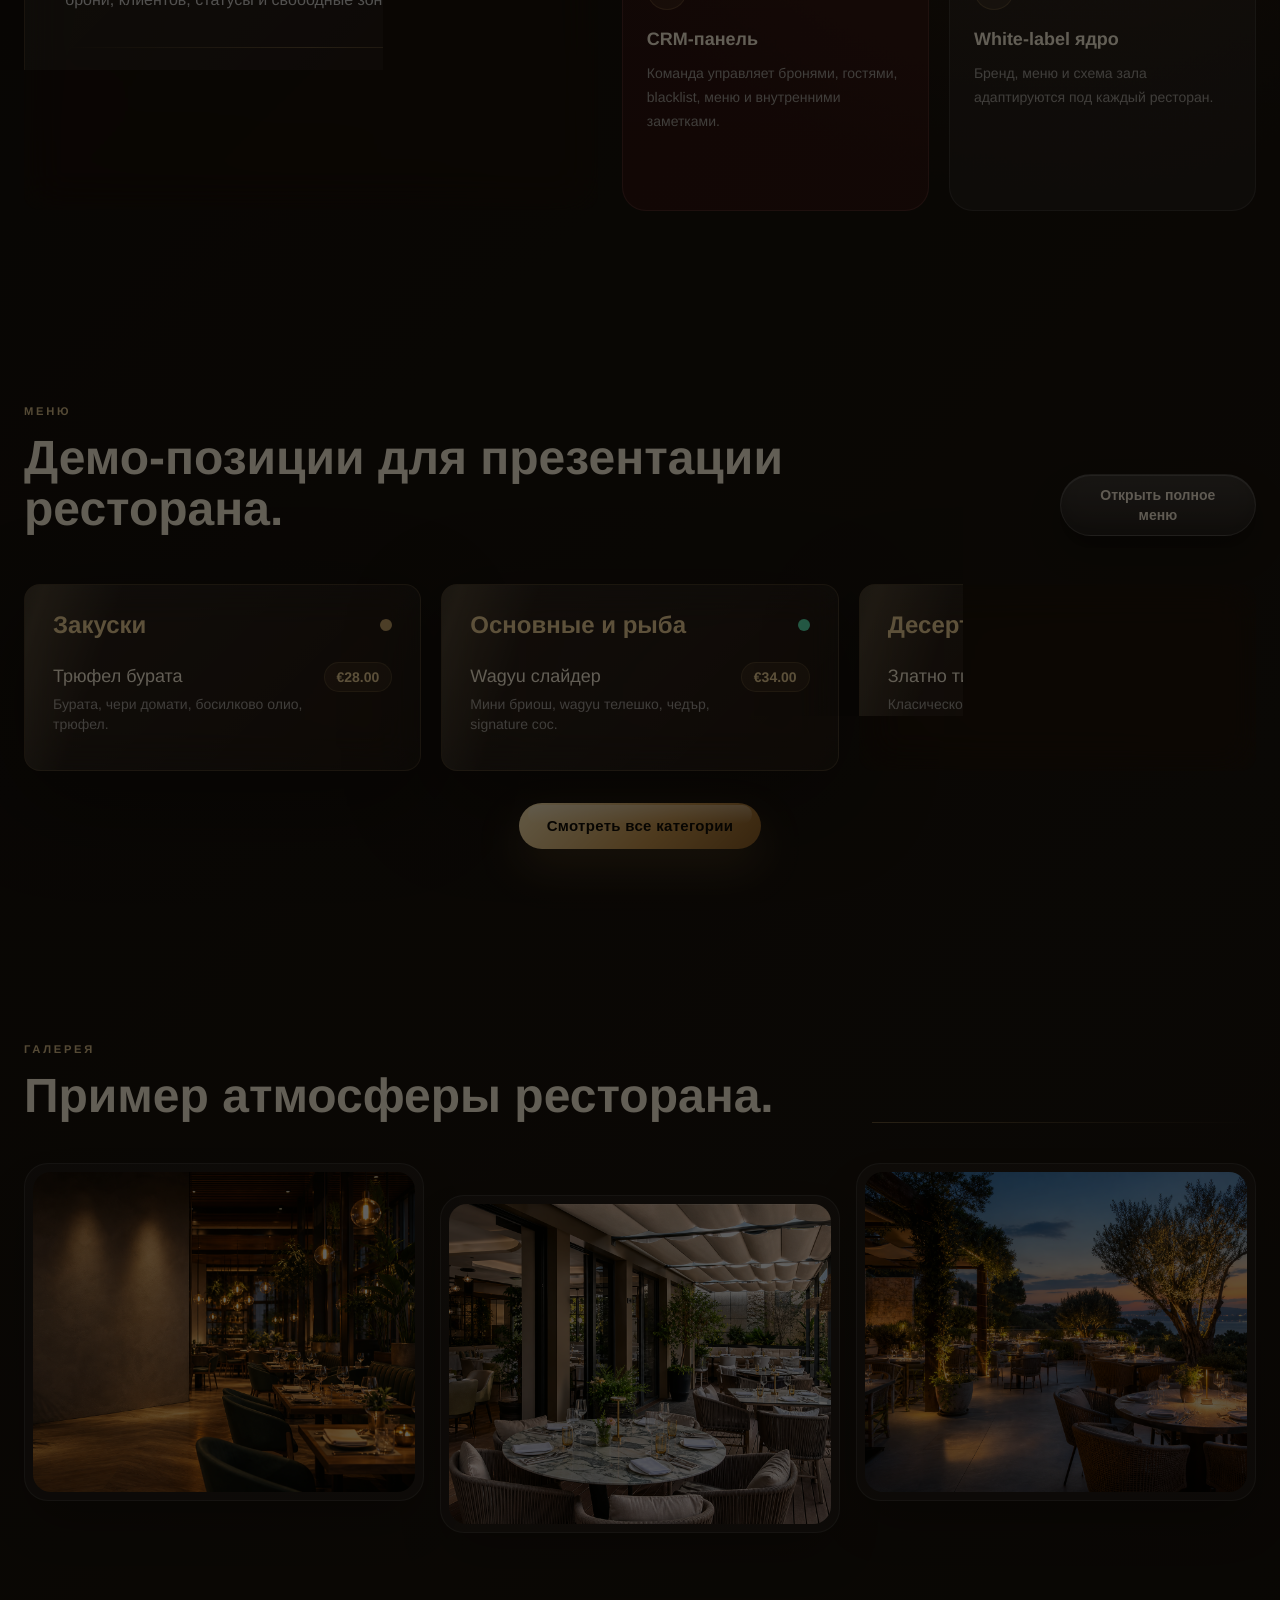
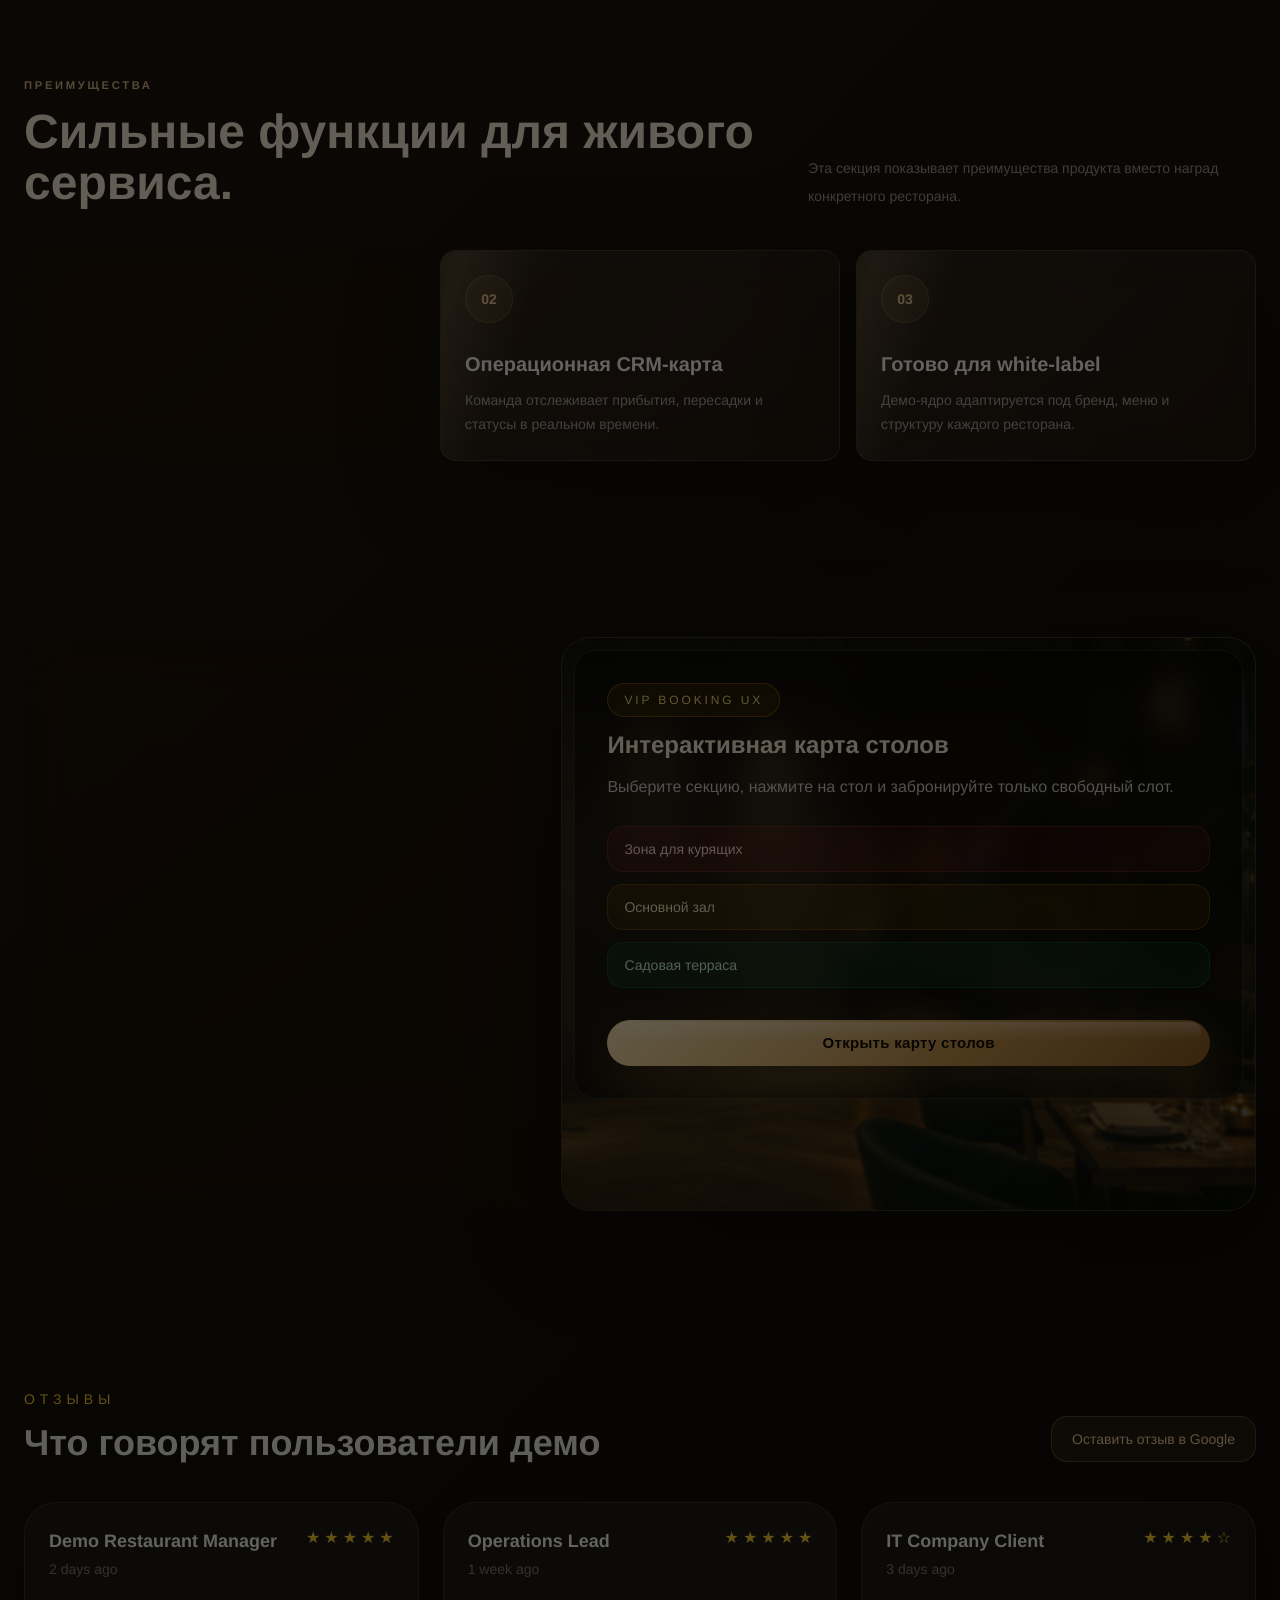
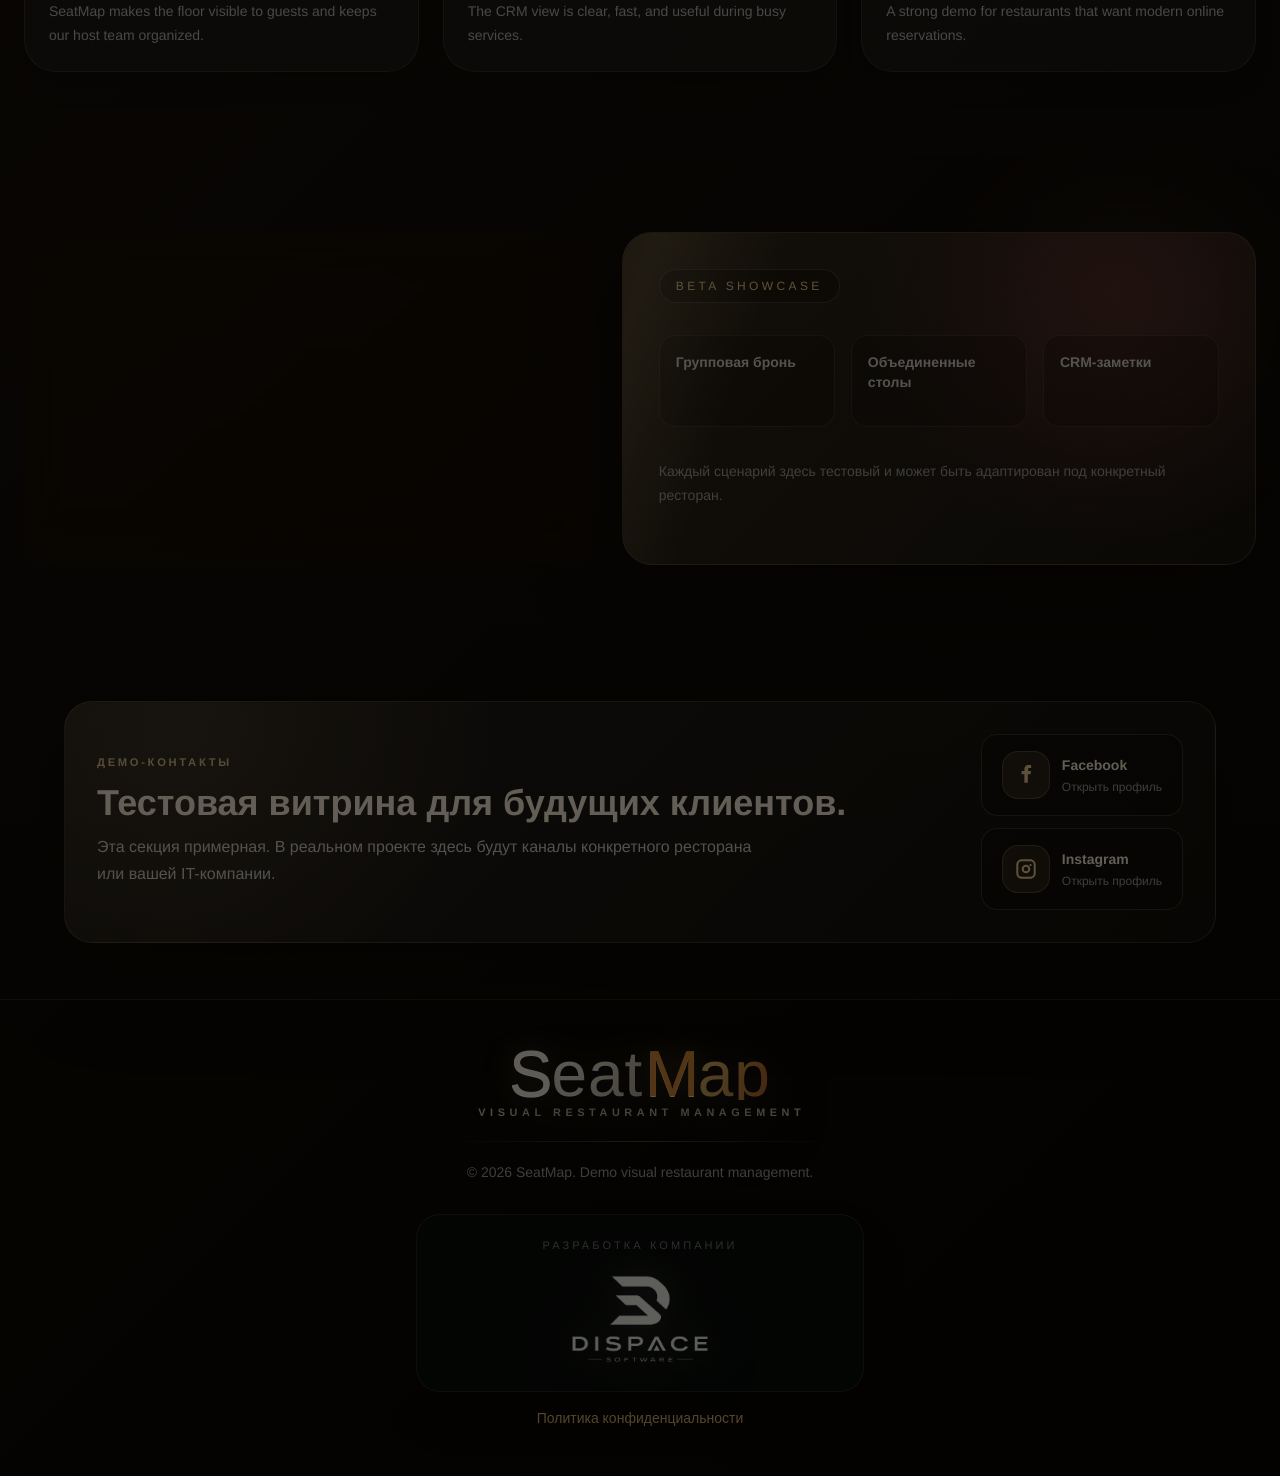
==== commit 492ad6cc: "Fix reservation tour target detection" ====
--- a/seatmap-app/index.html
+++ b/seatmap-app/index.html
@@ -21,8 +21,8 @@
     <script src="./mock-api.js?v=20260522"></script>
     <script type="module" crossorigin src="./assets/index-HGooWxr_.js"></script>
     <link rel="stylesheet" crossorigin href="./assets/index-NL5W4lJ_.css">
-    <link rel="stylesheet" href="./beta-luxury.css?v=20260522-architected" />
-    <script defer src="./beta-enhance.js?v=20260522-architected"></script>
+    <link rel="stylesheet" href="./beta-luxury.css?v=20260522-target-fix" />
+    <script defer src="./beta-enhance.js?v=20260522-target-fix"></script>
   </head>
   <body>
     <div id="root"></div>
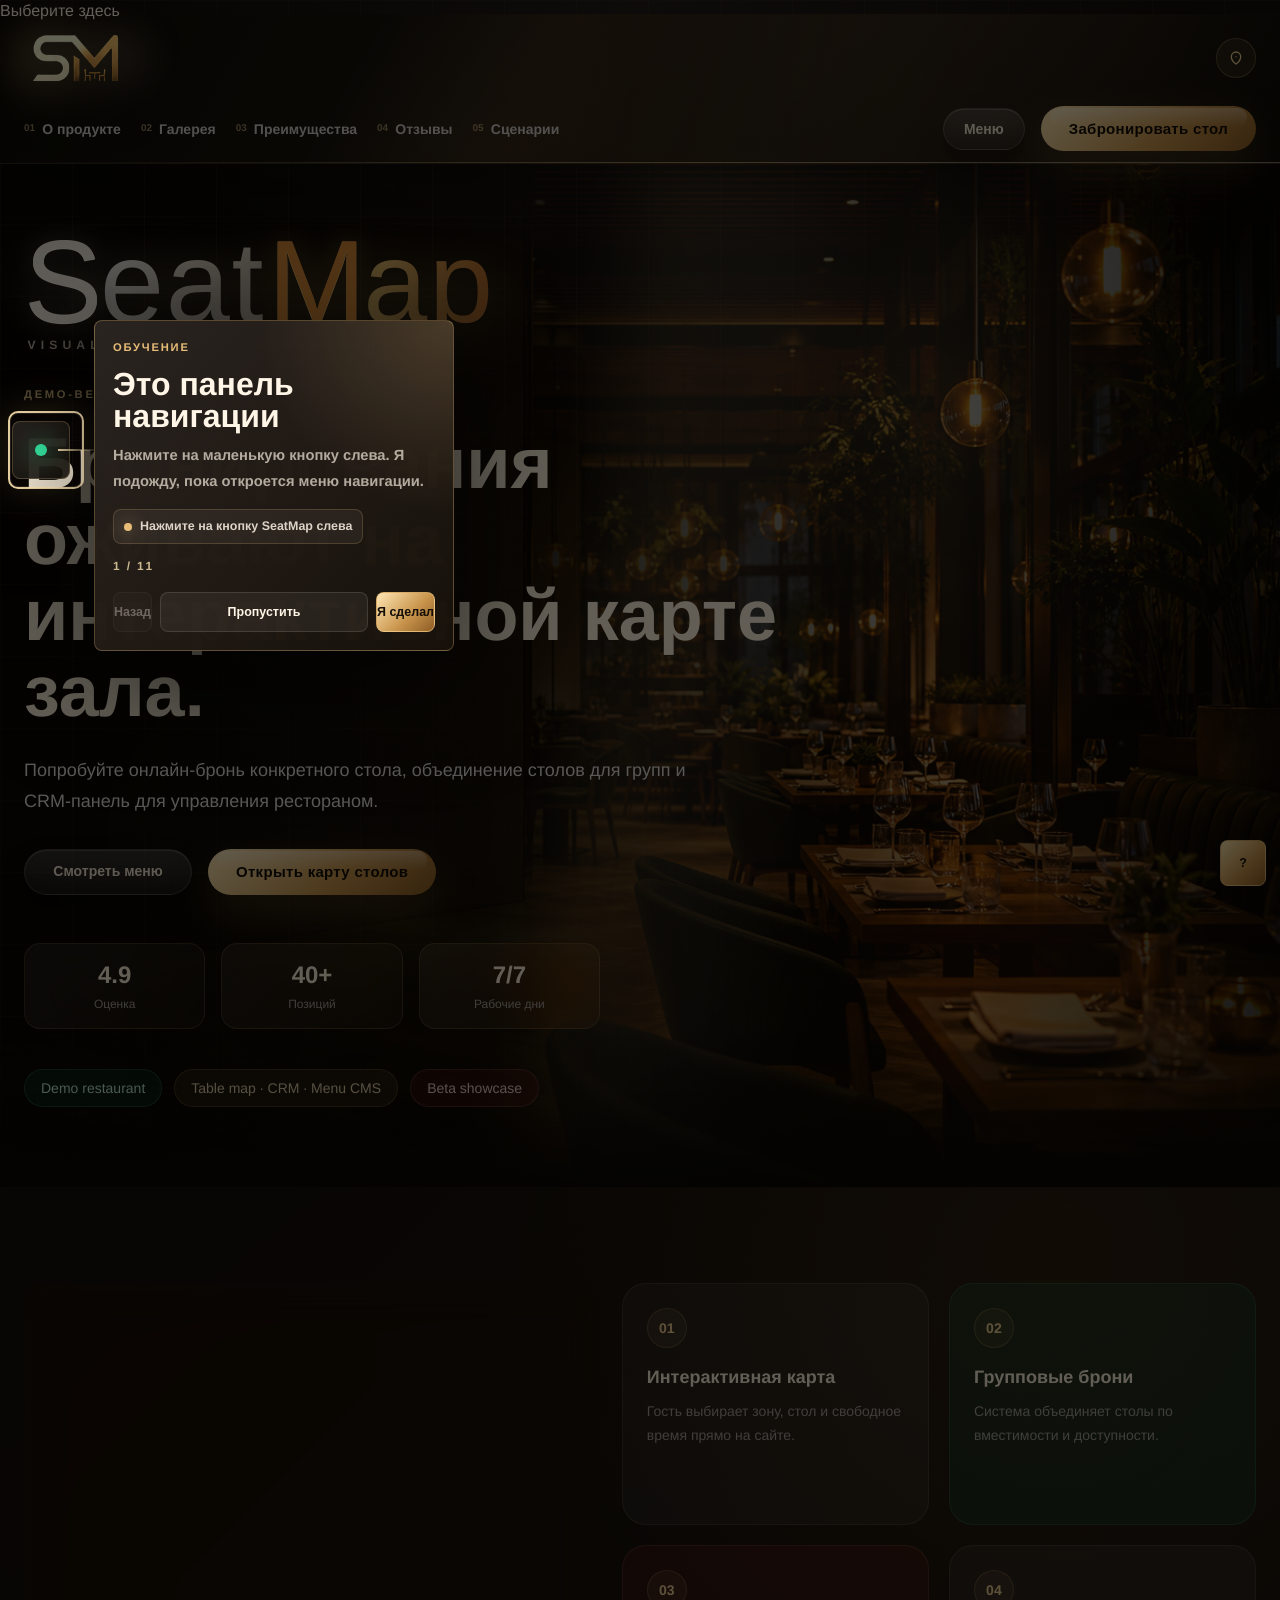
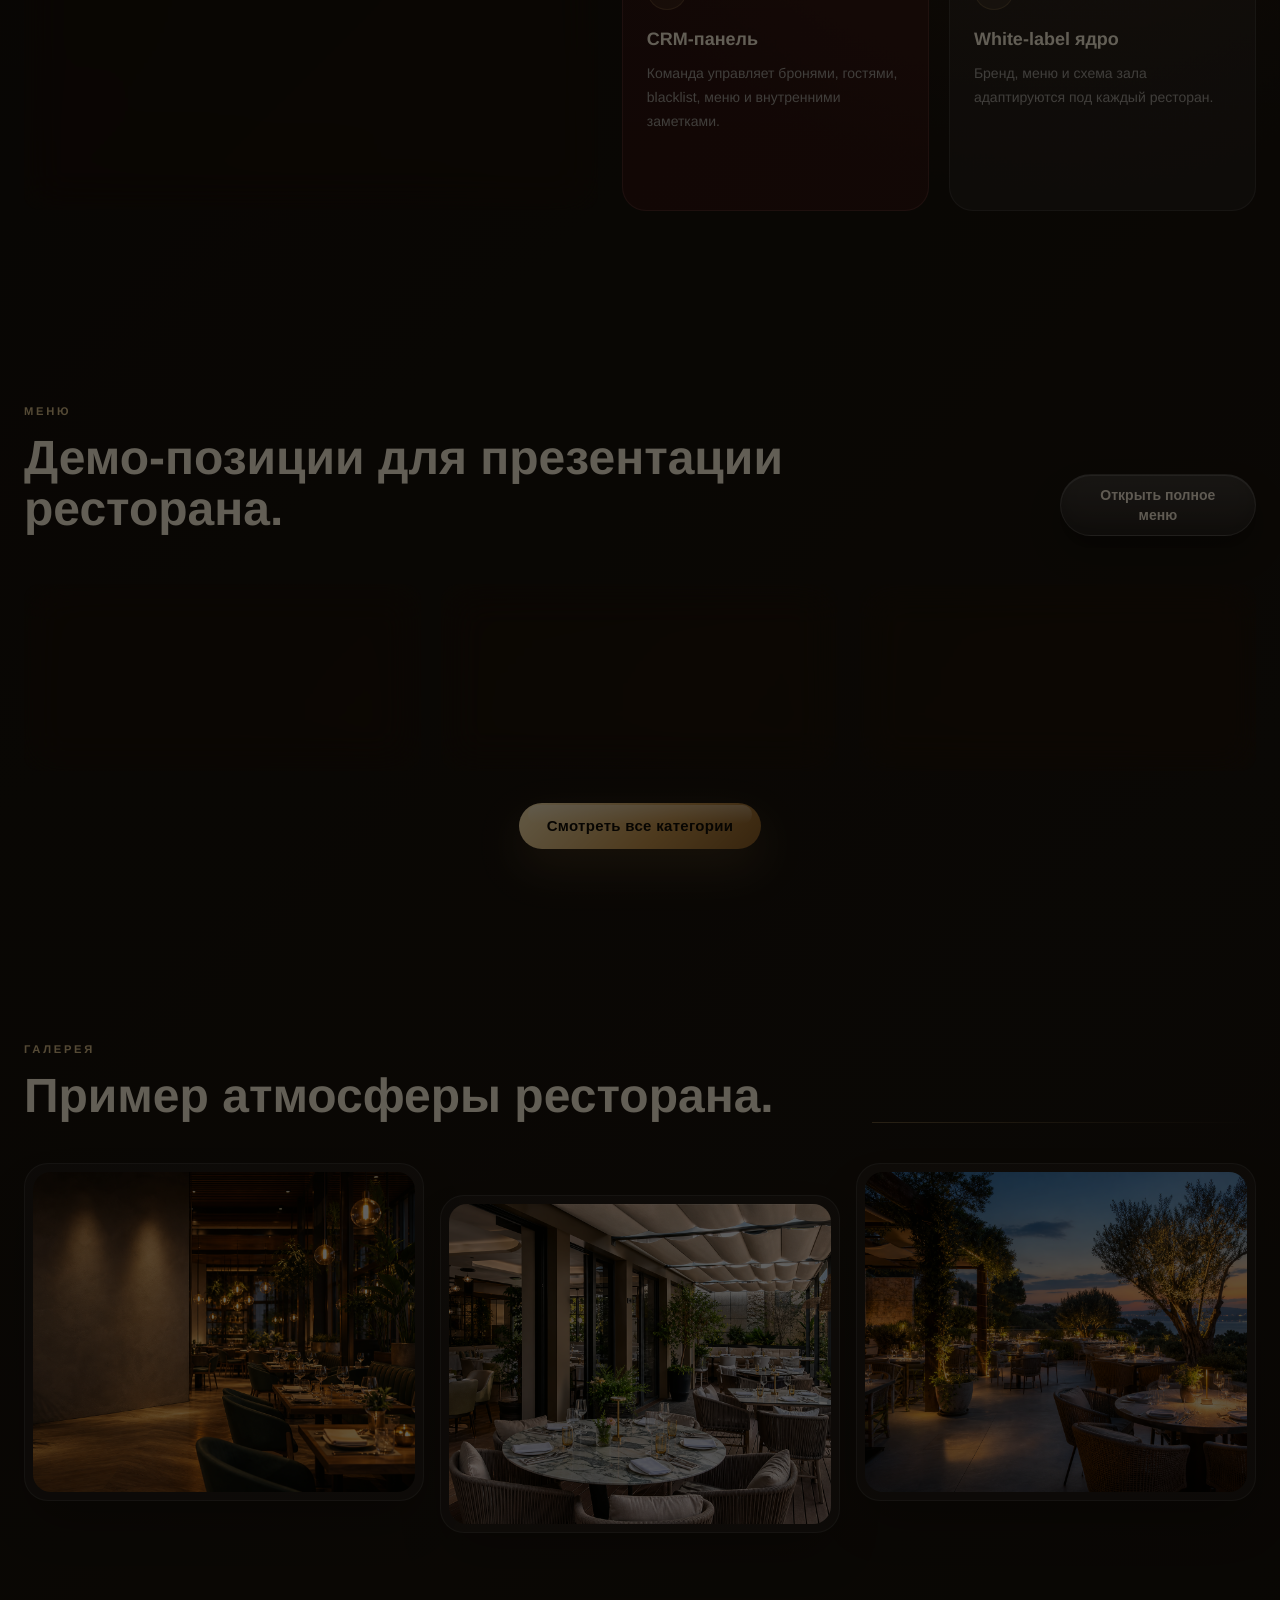
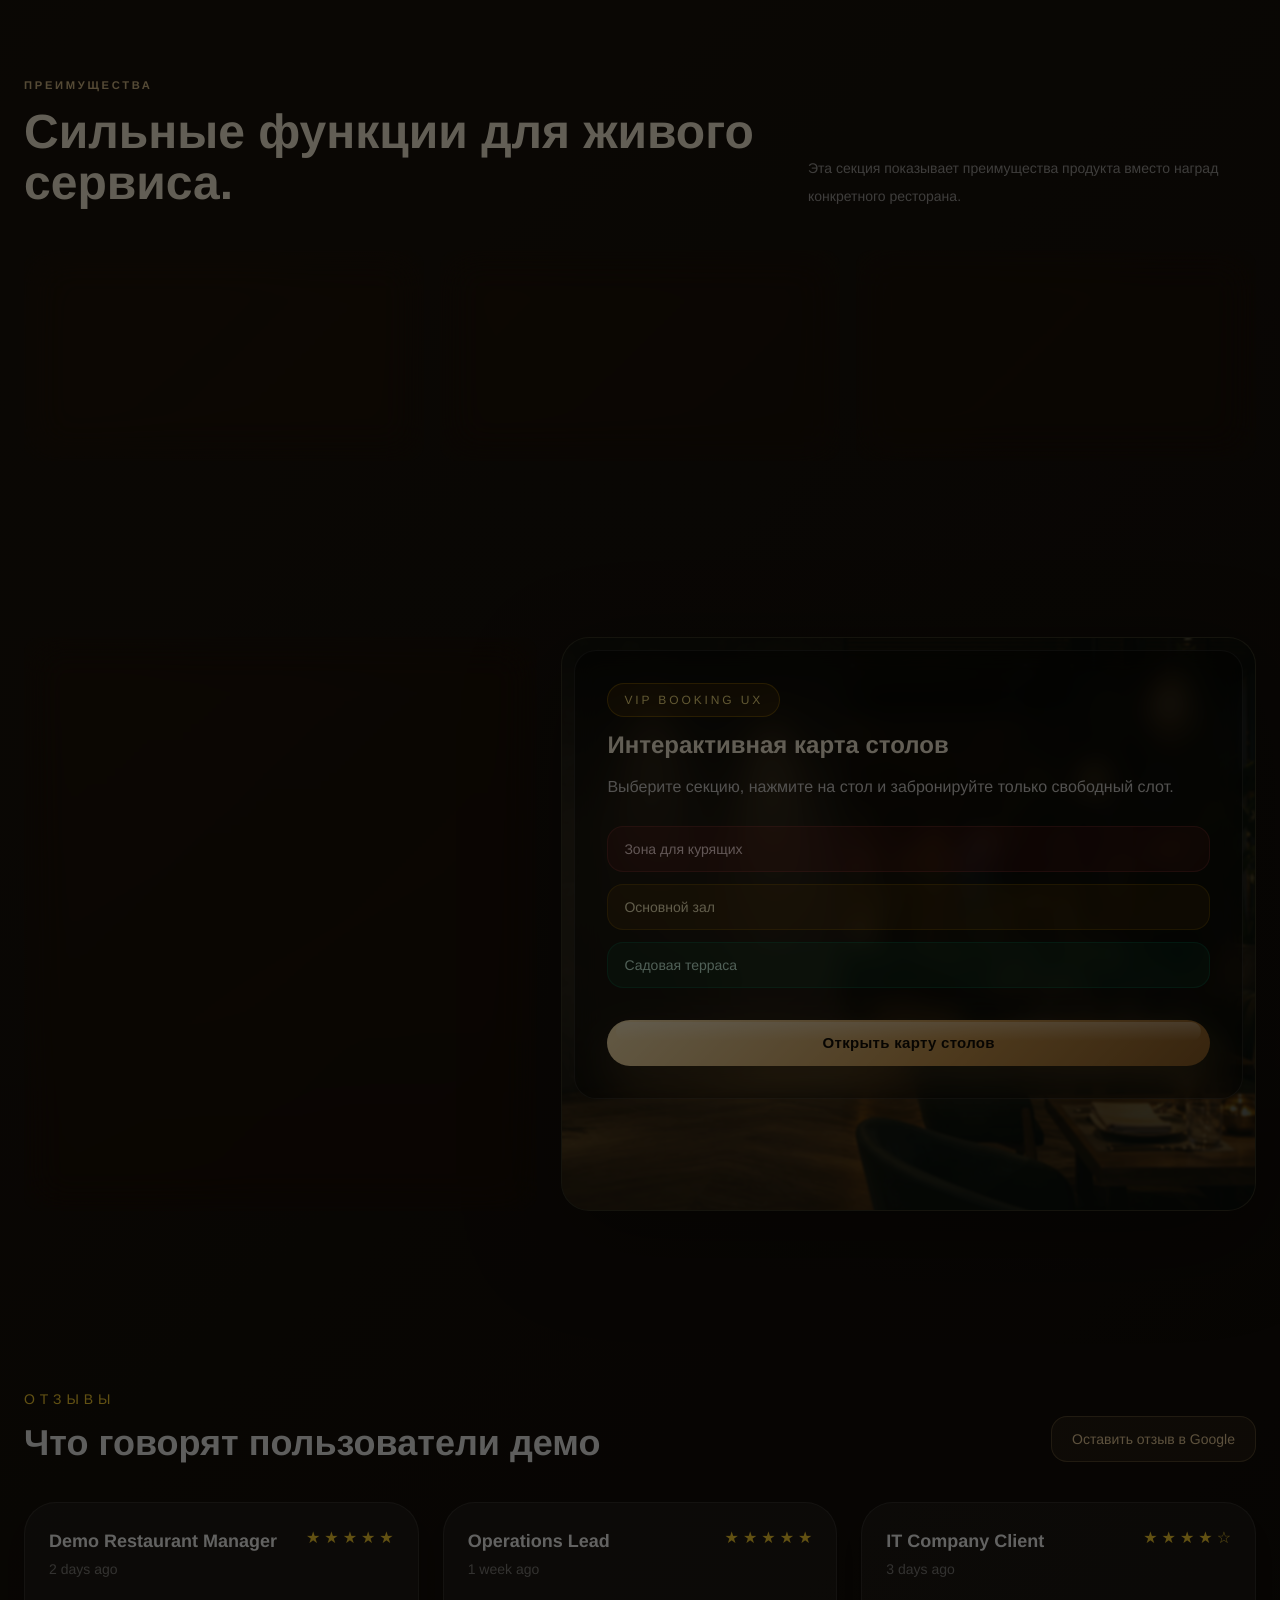
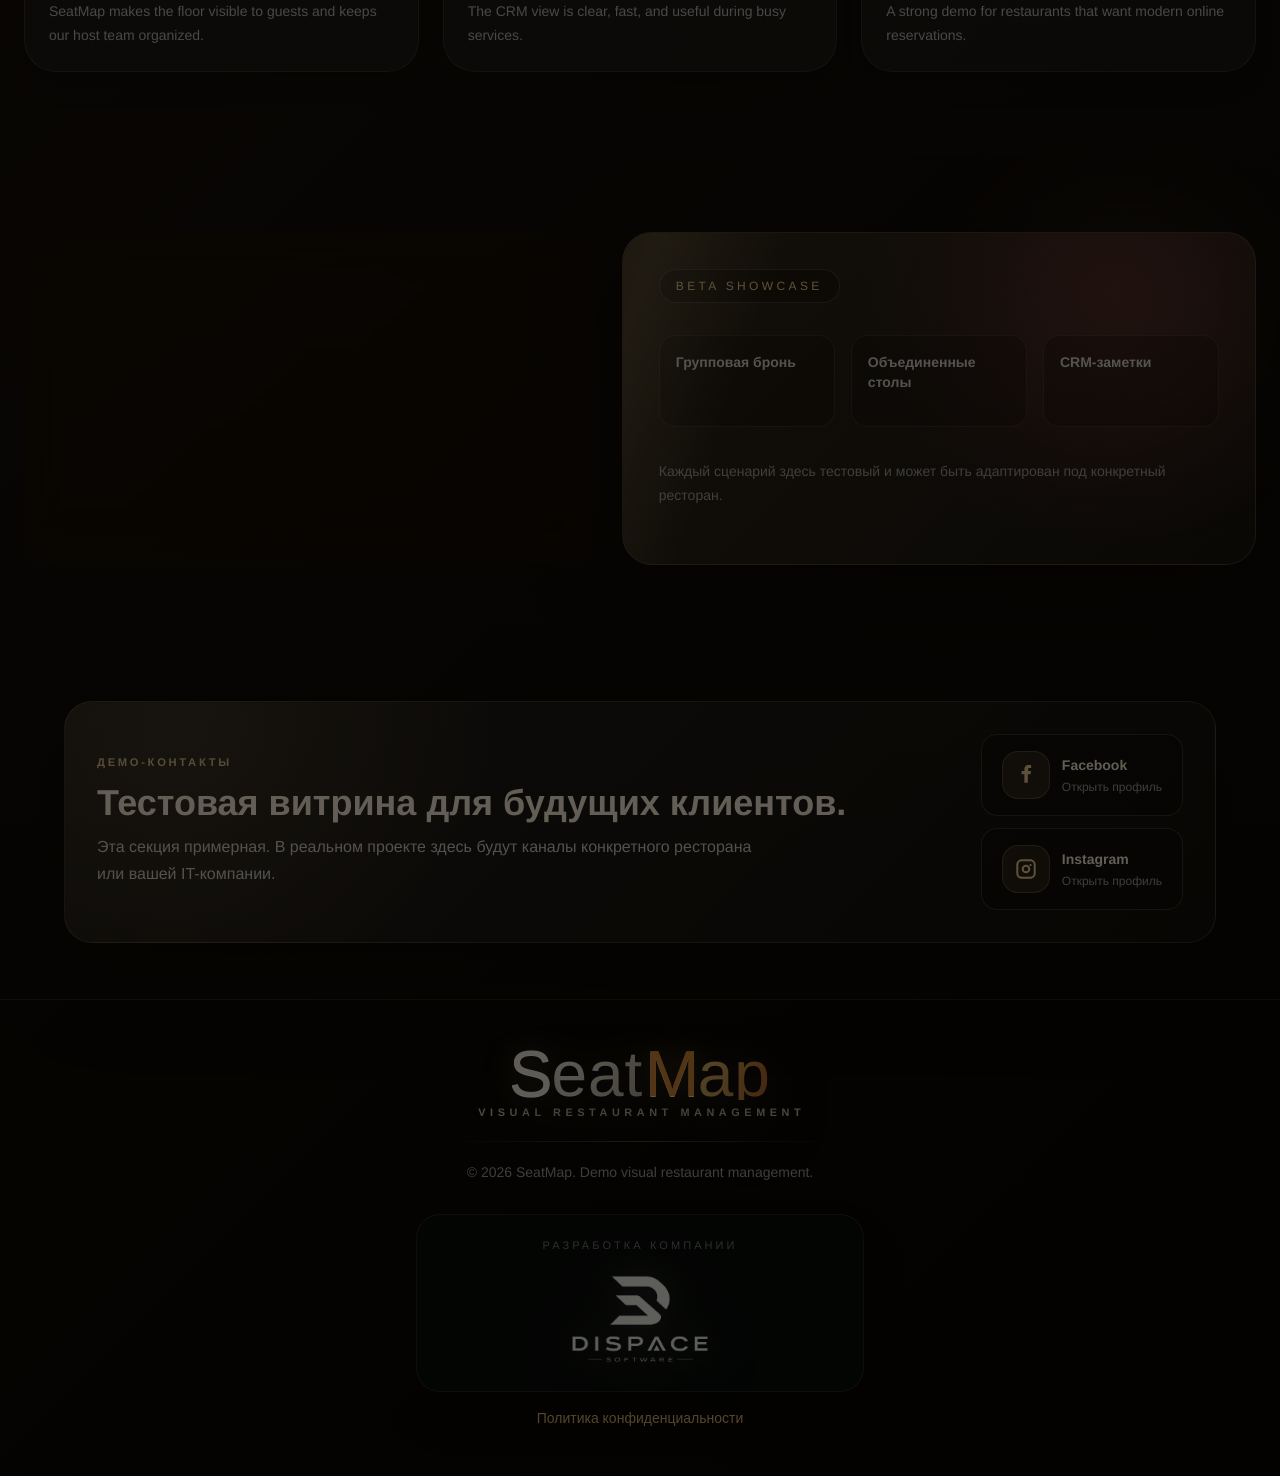
==== commit 78a4a870: "Decouple tour click handling from DOM scans" ====
--- a/seatmap-app/index.html
+++ b/seatmap-app/index.html
@@ -21,8 +21,8 @@
     <script src="./mock-api.js?v=20260522"></script>
     <script type="module" crossorigin src="./assets/index-HGooWxr_.js"></script>
     <link rel="stylesheet" crossorigin href="./assets/index-NL5W4lJ_.css">
-    <link rel="stylesheet" href="./beta-luxury.css?v=20260522-target-fix" />
-    <script defer src="./beta-enhance.js?v=20260522-target-fix"></script>
+    <link rel="stylesheet" href="./beta-luxury.css?v=20260522-no-freeze" />
+    <script defer src="./beta-enhance.js?v=20260522-no-freeze"></script>
   </head>
   <body>
     <div id="root"></div>
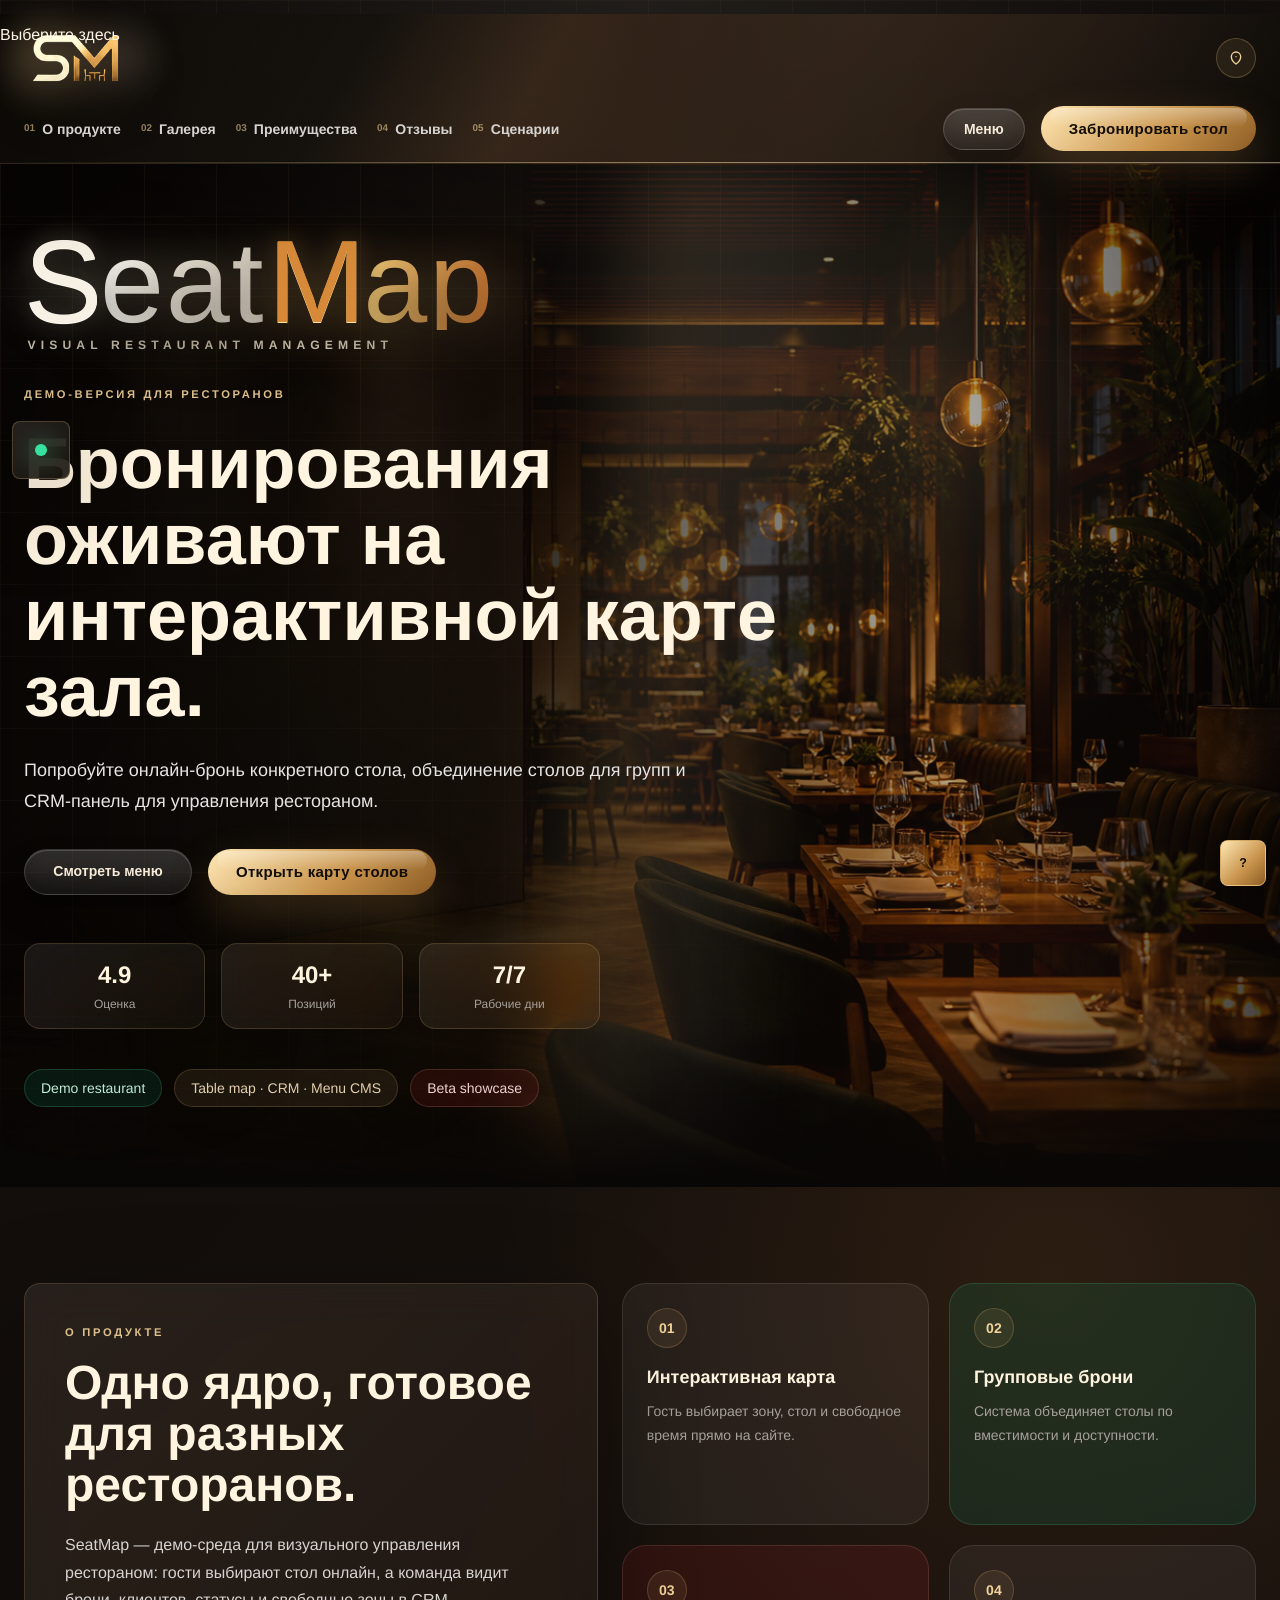
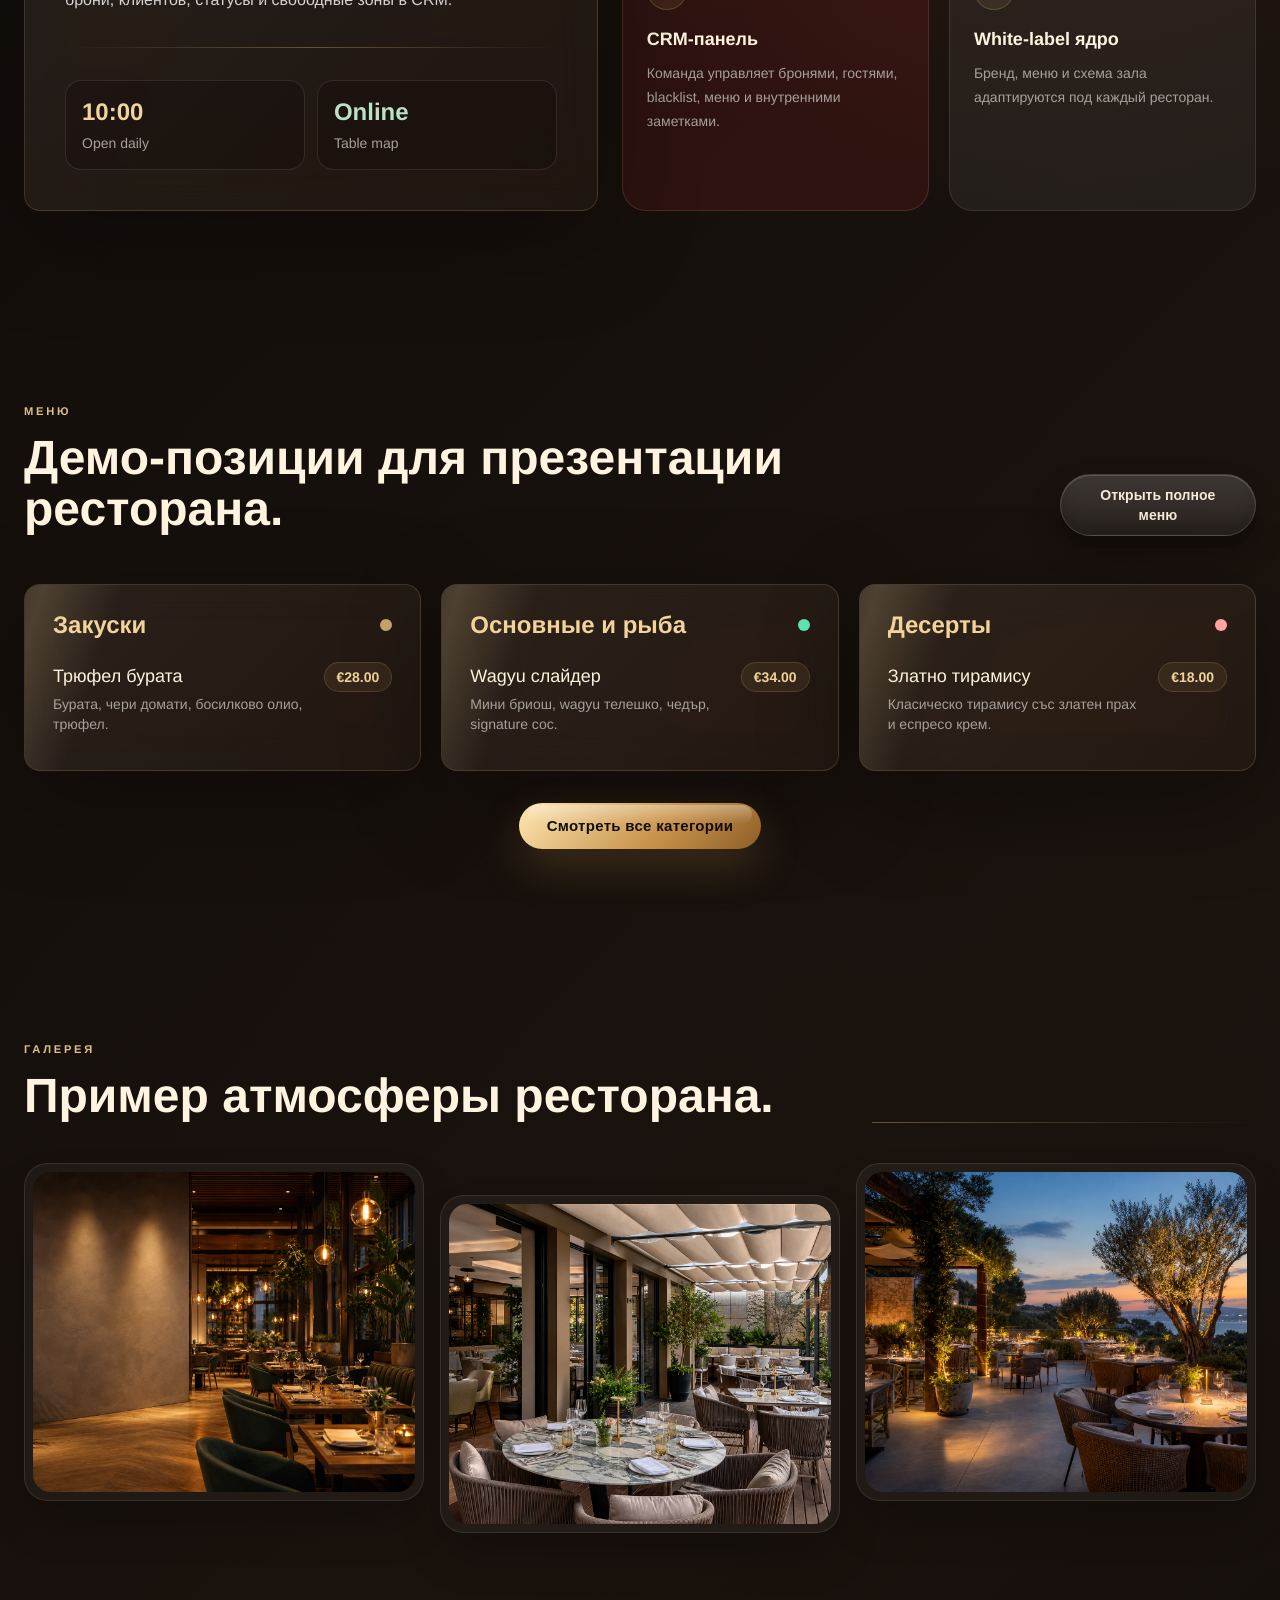
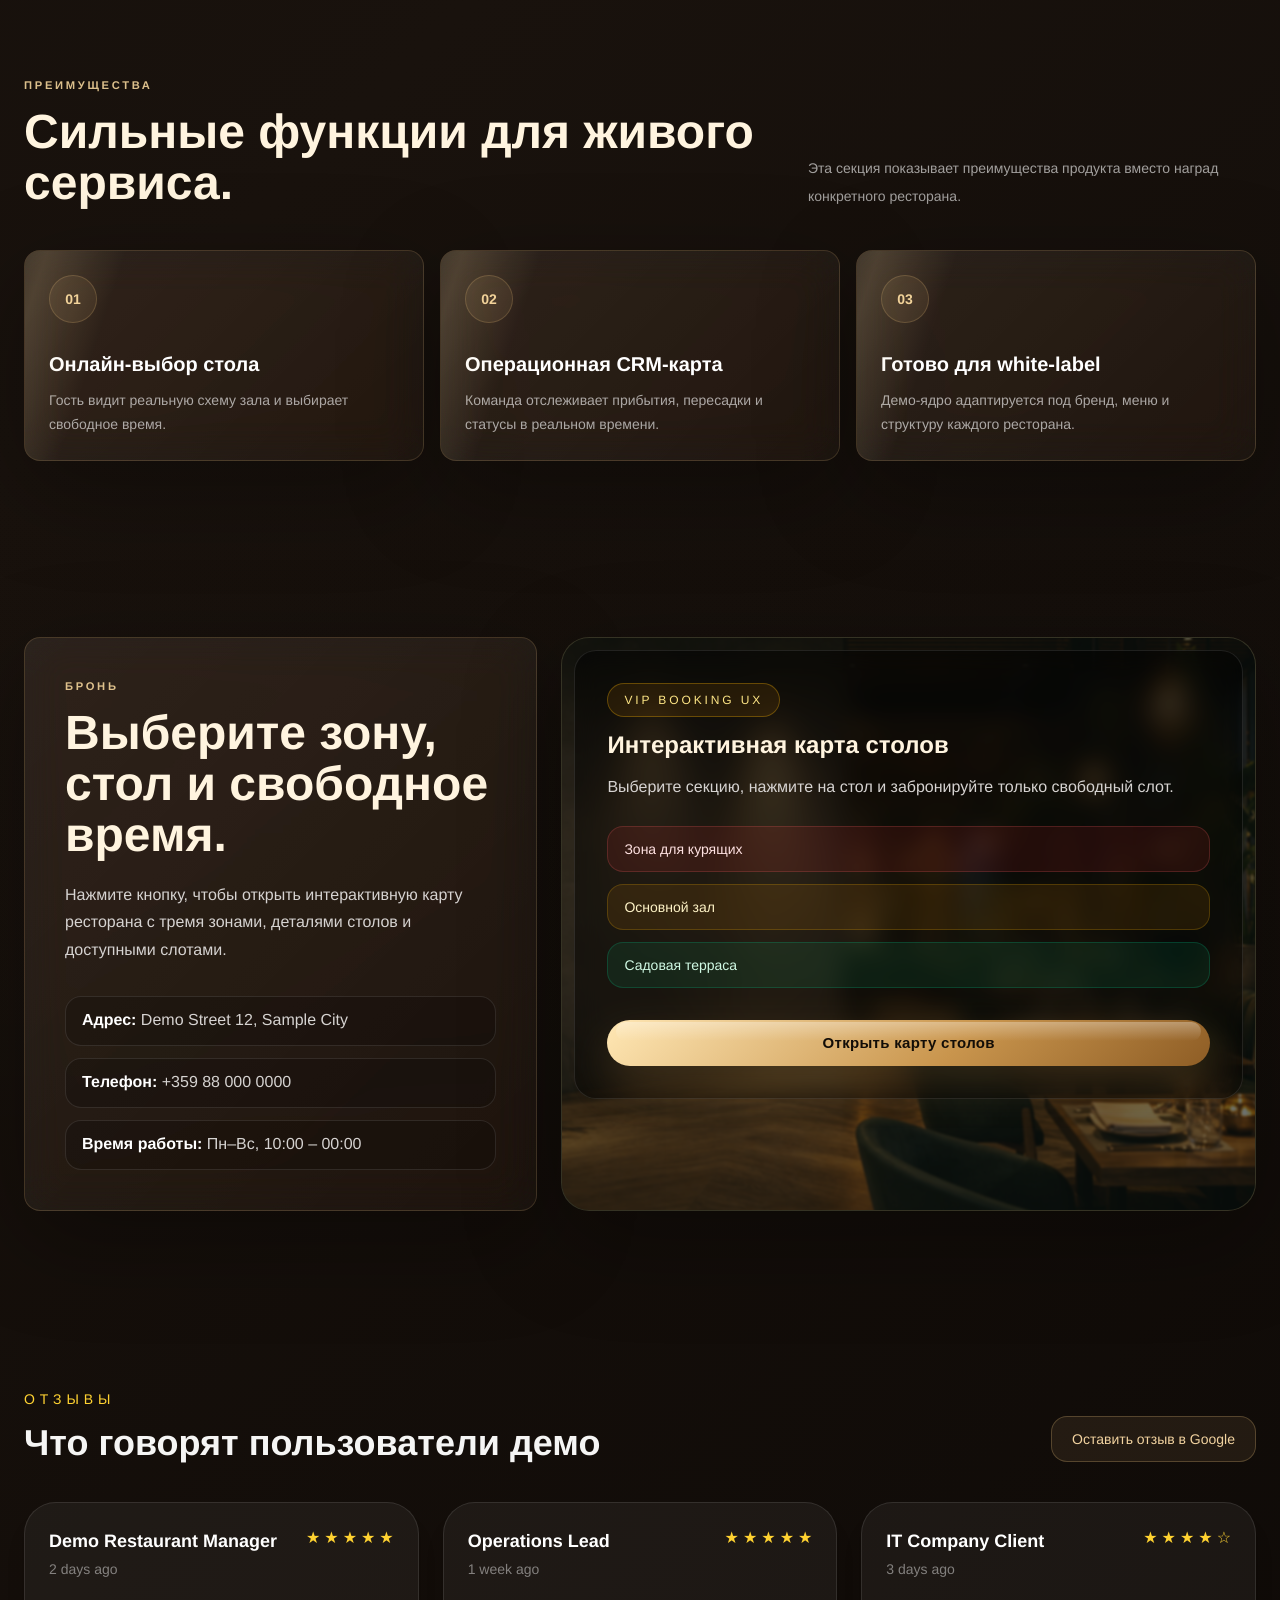
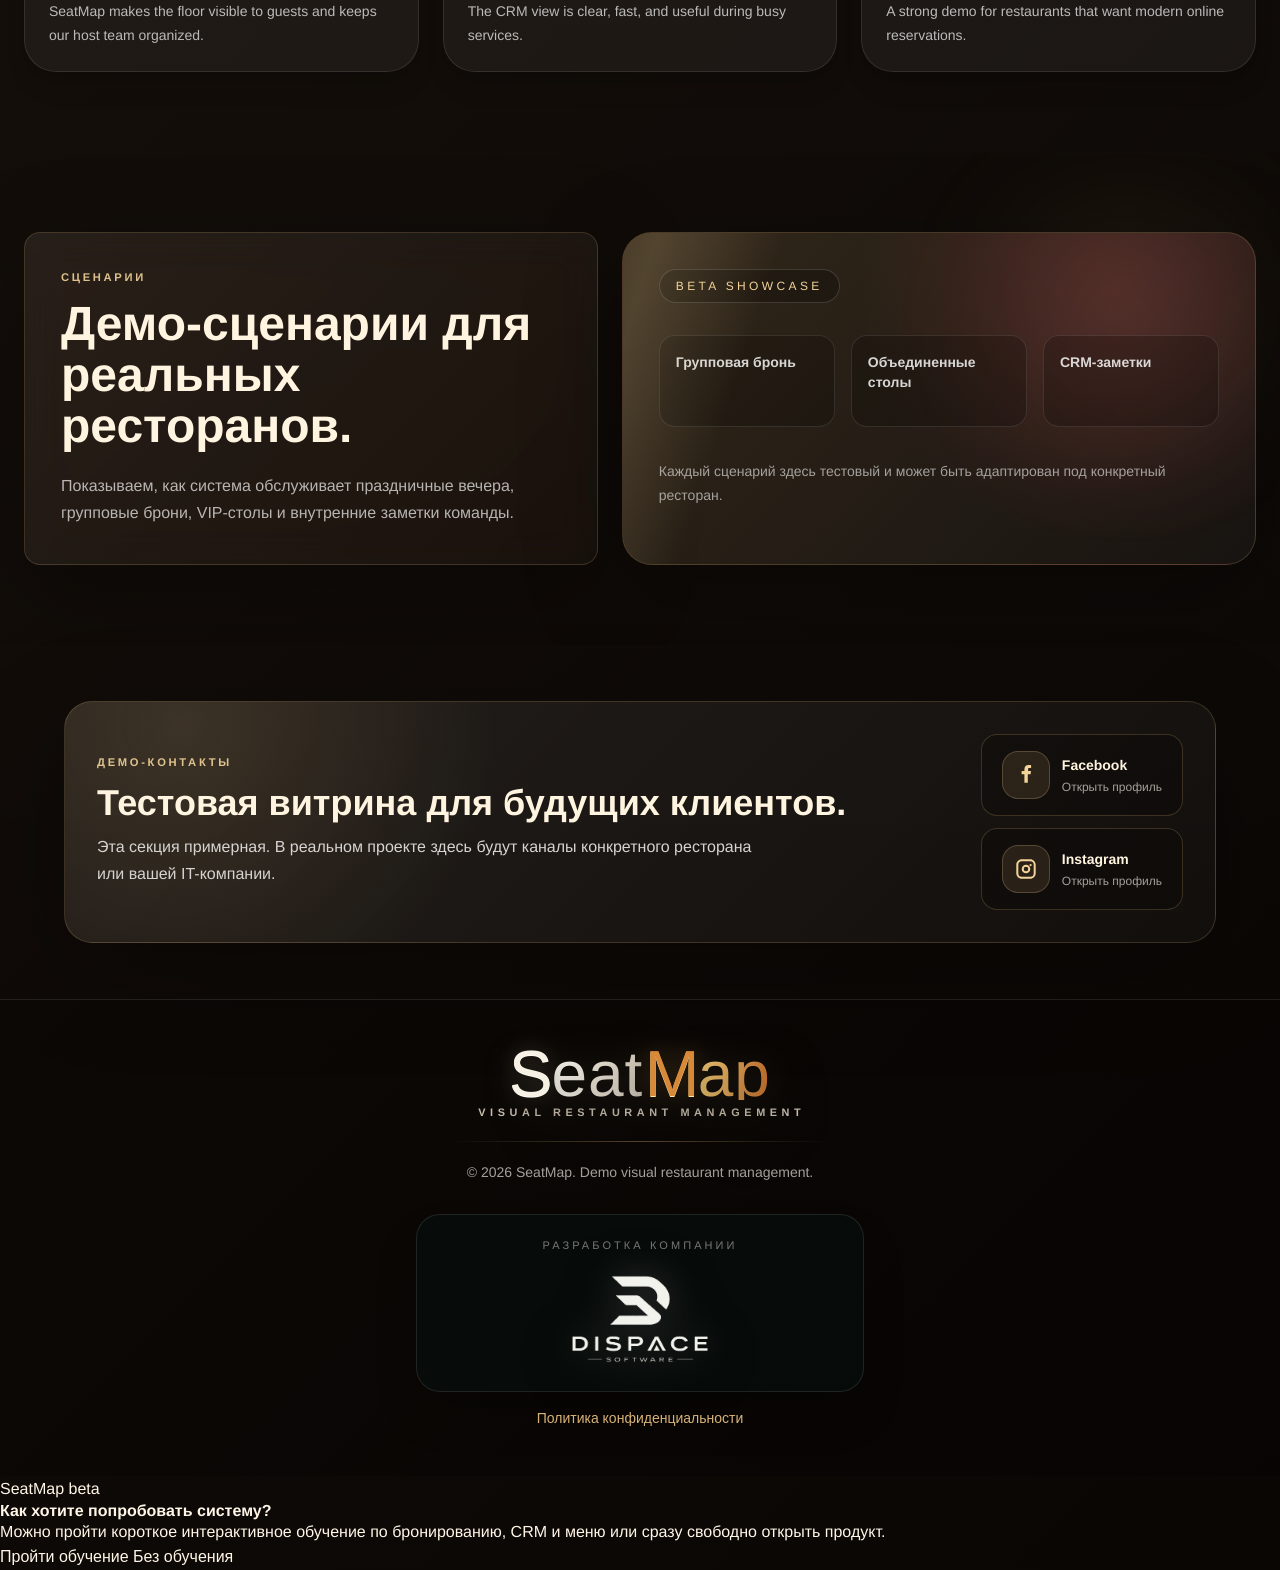
==== commit 89e3de39: "Stabilize SeatMap beta reservation flow" ====
--- a/seatmap-app/index.html
+++ b/seatmap-app/index.html
@@ -10,9 +10,16 @@
           ? new URL("./", window.location.href).href
           : new URL("/seatmap-app/", window.location.origin).href;
         document.head.prepend(base);
-        if (!window.localStorage.getItem("restaurant-lang")) {
-          window.localStorage.setItem("restaurant-lang", "ru");
-        }
+        var params = new URLSearchParams(window.location.search);
+        var urlLanguage = params.get("lang");
+        var siteLanguage = window.localStorage.getItem("dispace-language");
+        var currentLanguage = window.localStorage.getItem("restaurant-lang");
+        var nextLanguage = ["ru", "en", "bg"].indexOf(urlLanguage) !== -1
+          ? urlLanguage
+          : ["ru", "en", "bg"].indexOf(siteLanguage) !== -1
+            ? siteLanguage
+            : currentLanguage || "ru";
+        window.localStorage.setItem("restaurant-lang", nextLanguage);
       })();
     </script>
     <link rel="icon" type="image/png" href="./seatmap-header-premium.png" />
@@ -21,8 +28,8 @@
     <script src="./mock-api.js?v=20260522"></script>
     <script type="module" crossorigin src="./assets/index-HGooWxr_.js"></script>
     <link rel="stylesheet" crossorigin href="./assets/index-NL5W4lJ_.css">
-    <link rel="stylesheet" href="./beta-luxury.css?v=20260522-no-freeze" />
-    <script defer src="./beta-enhance.js?v=20260522-no-freeze"></script>
+    <link rel="stylesheet" href="./beta-luxury.css?v=20260527-beta-stability" />
+    <script defer src="./beta-enhance.js?v=20260527-beta-stability"></script>
   </head>
   <body>
     <div id="root"></div>
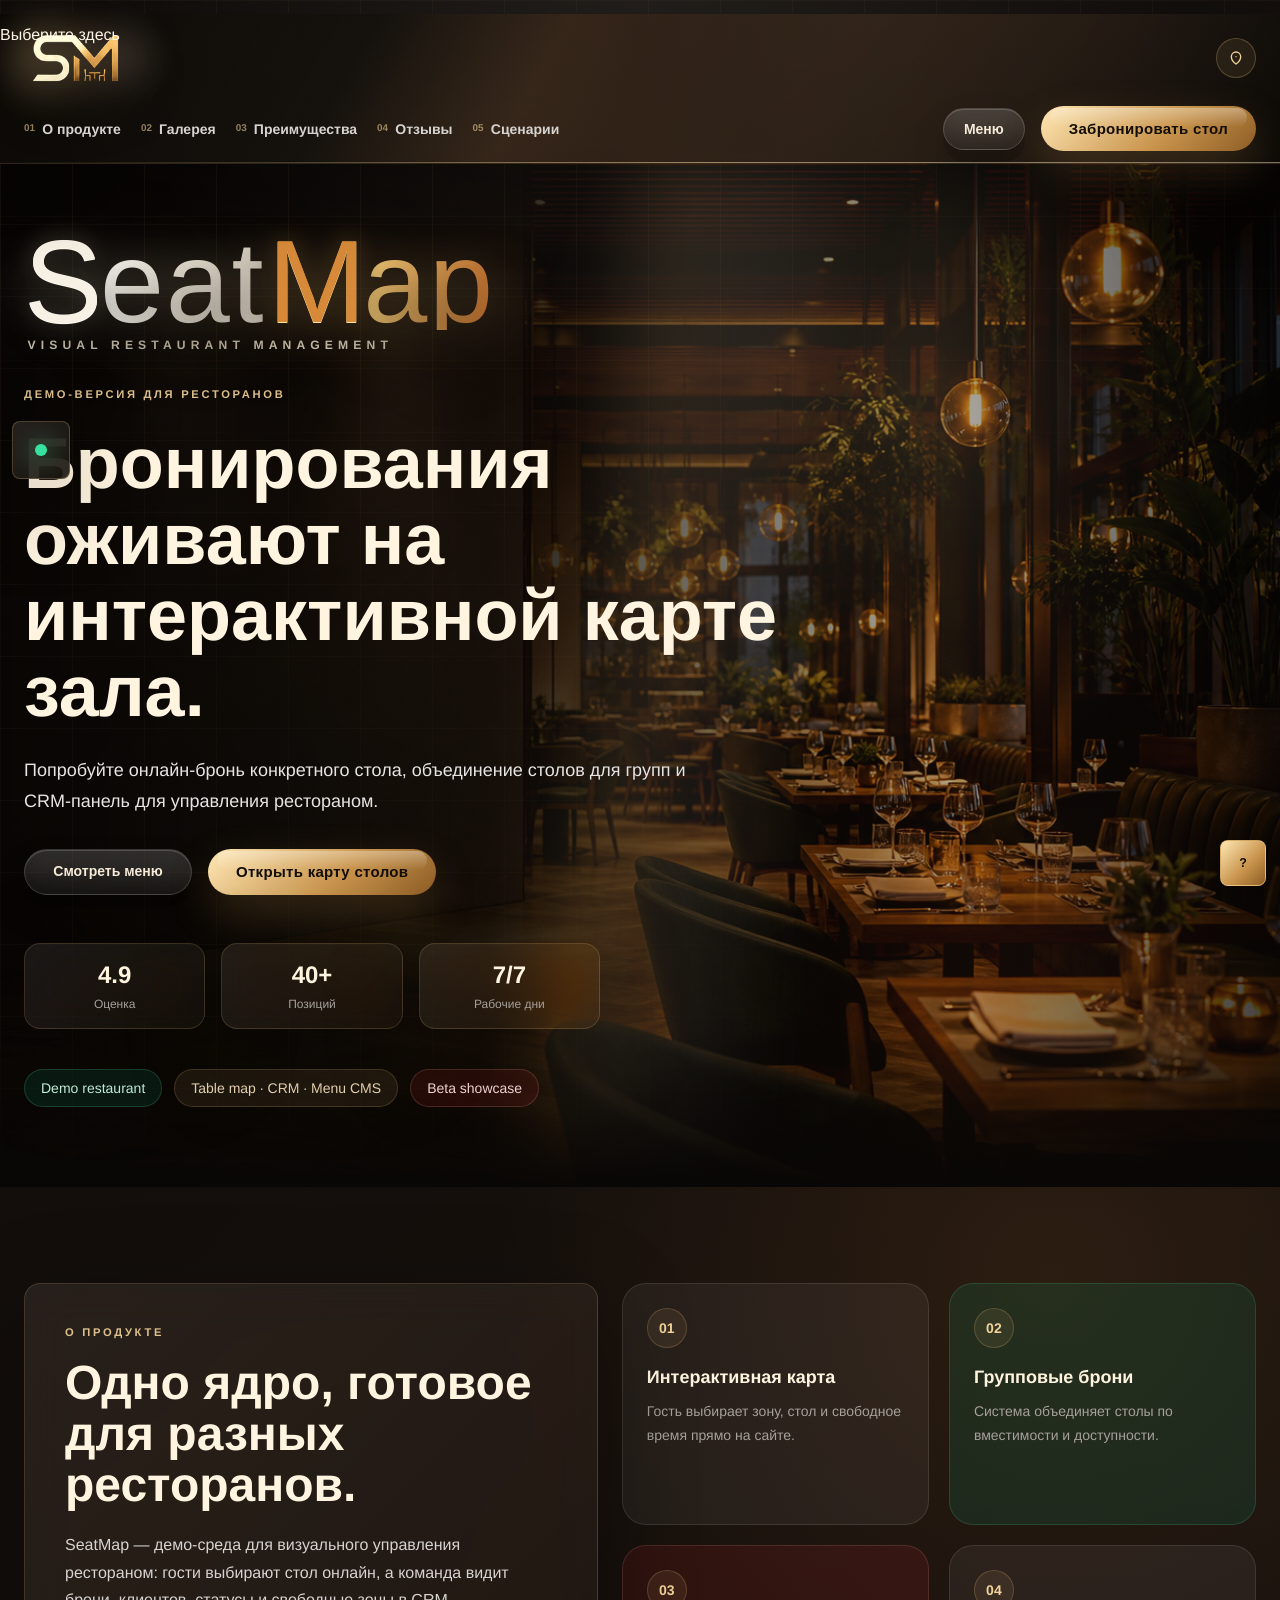
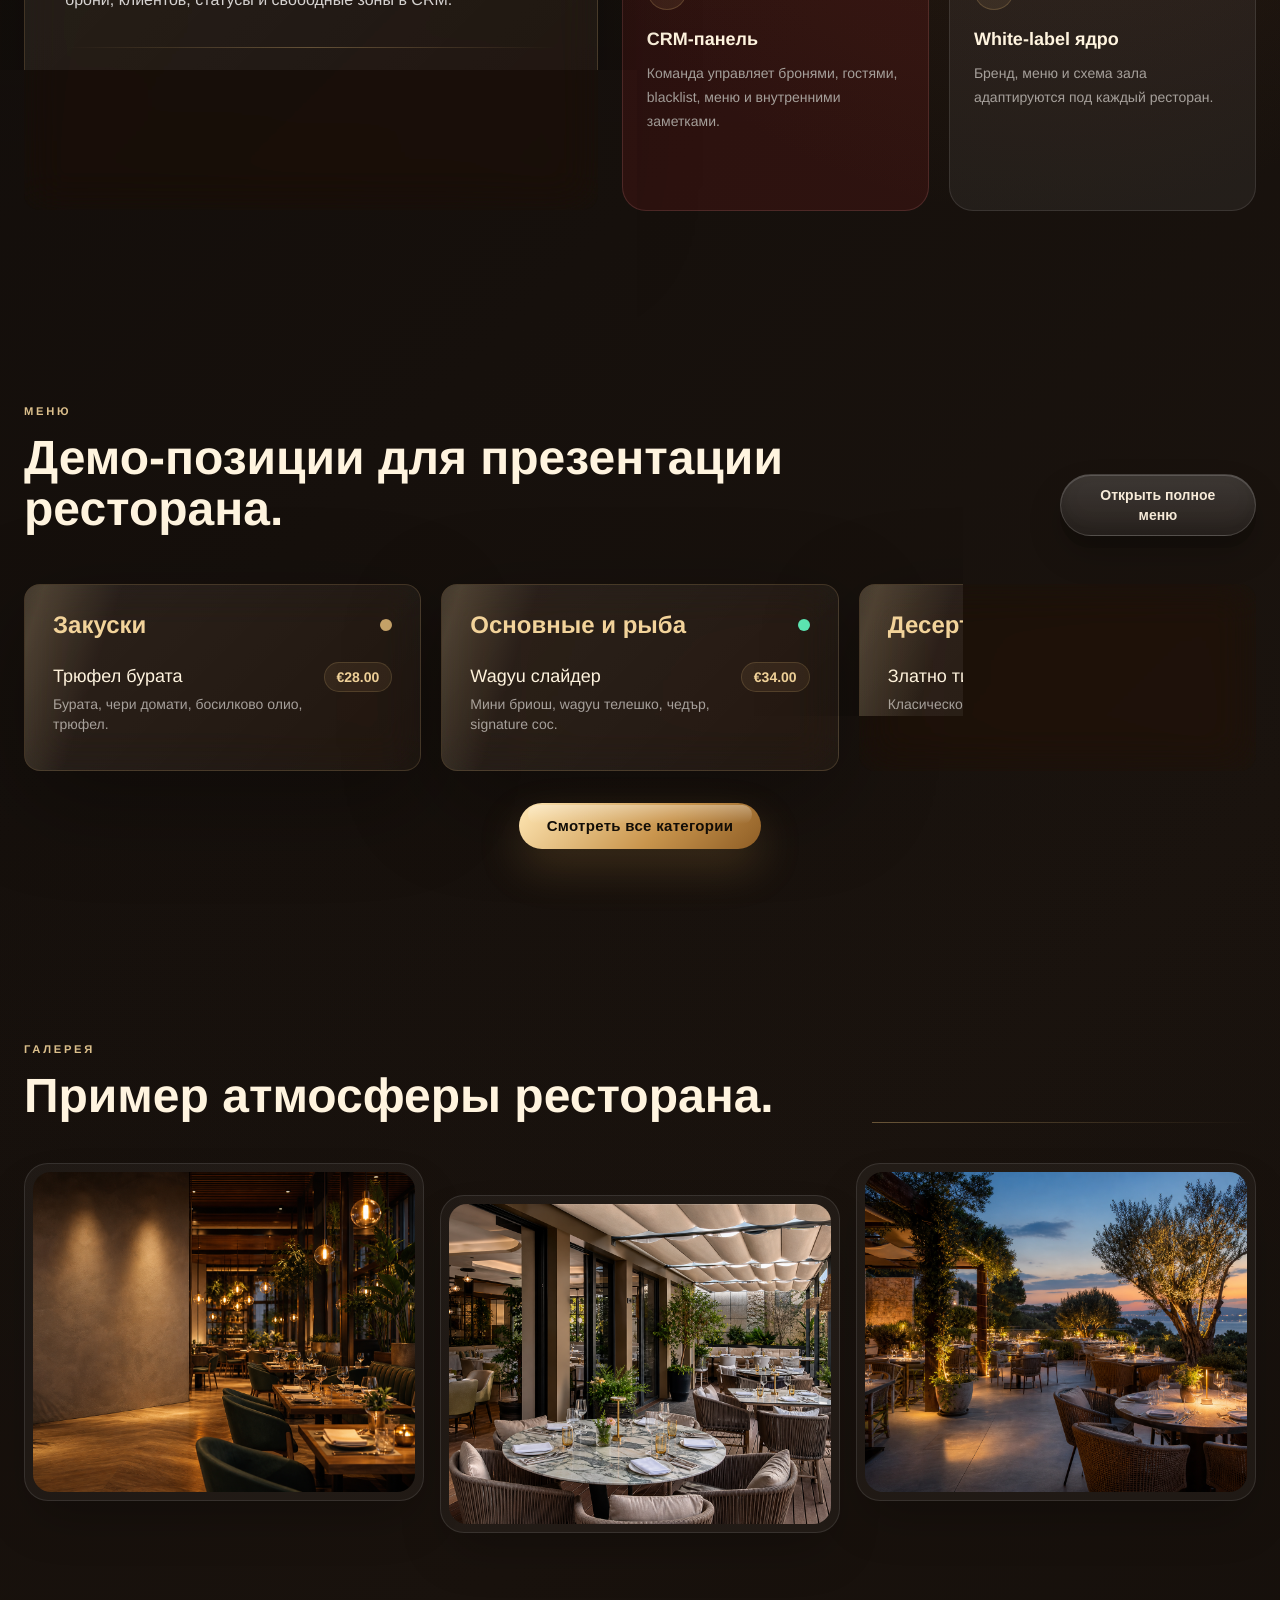
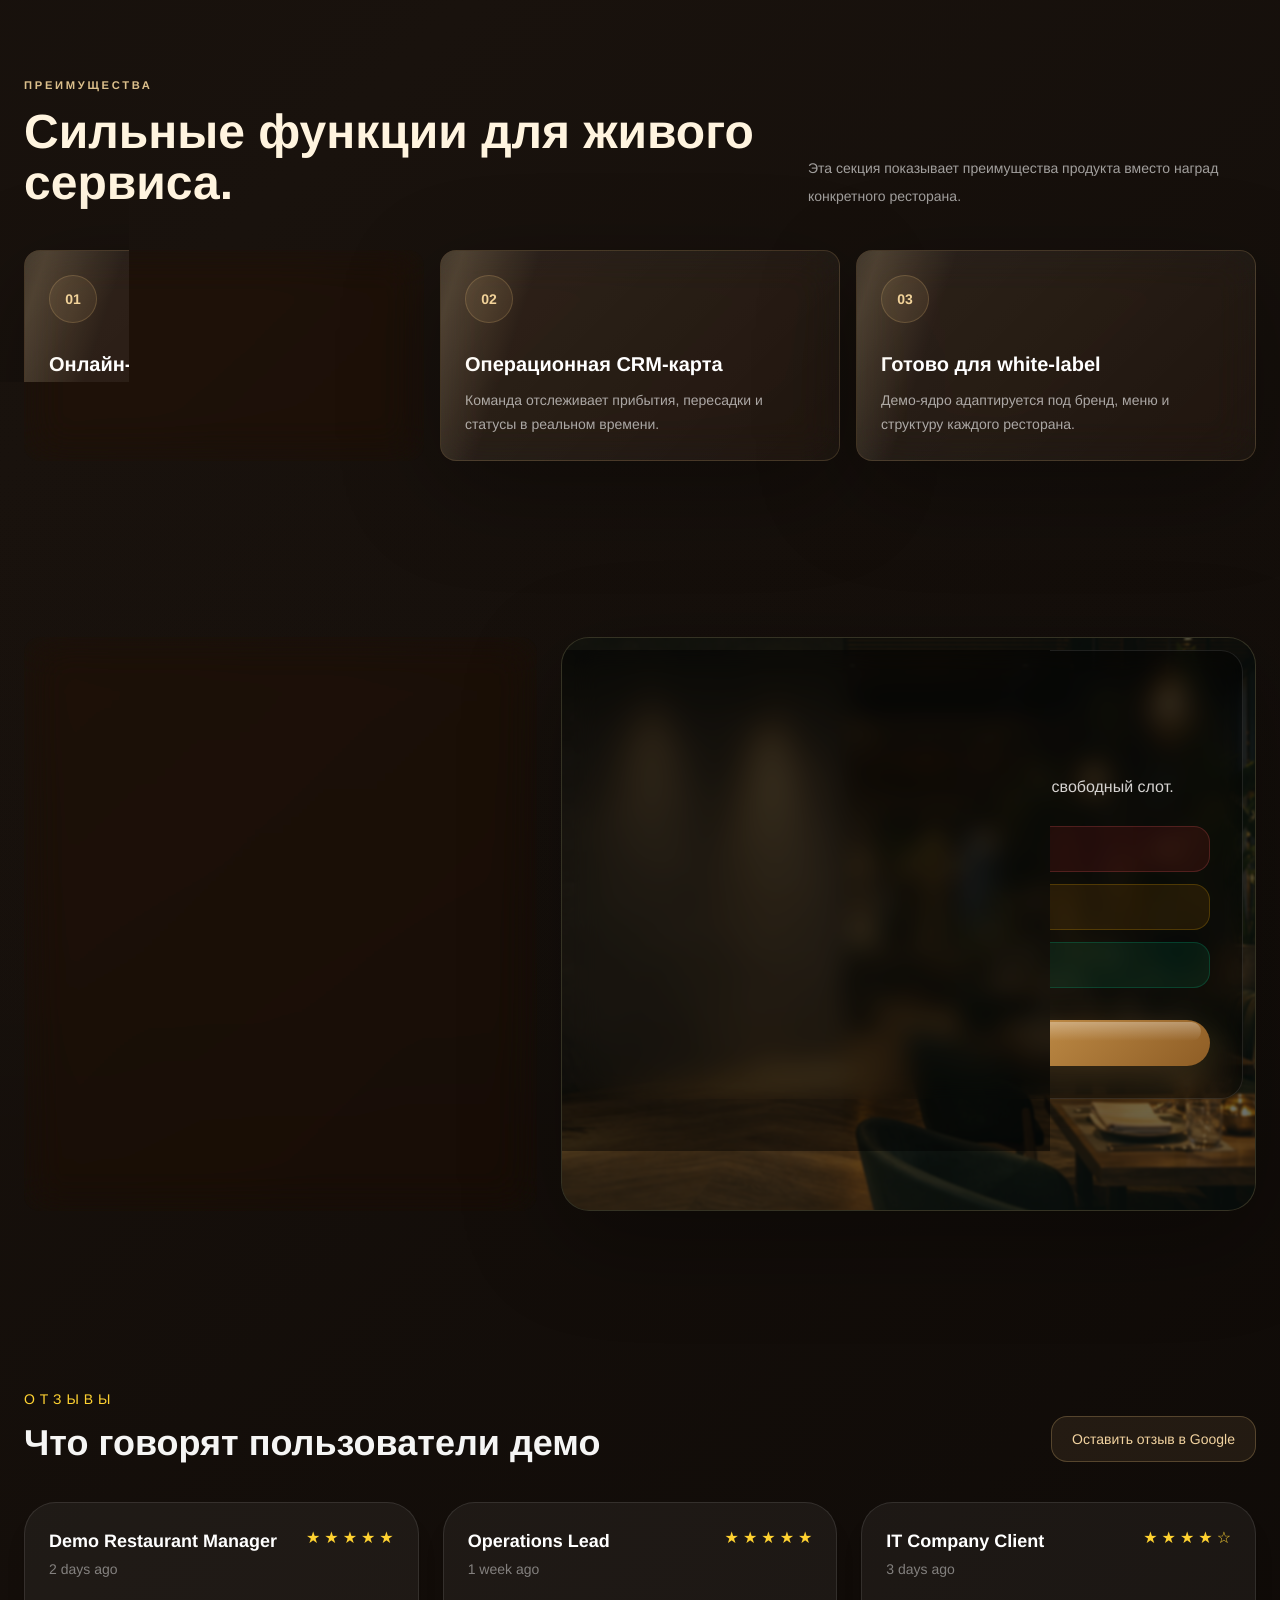
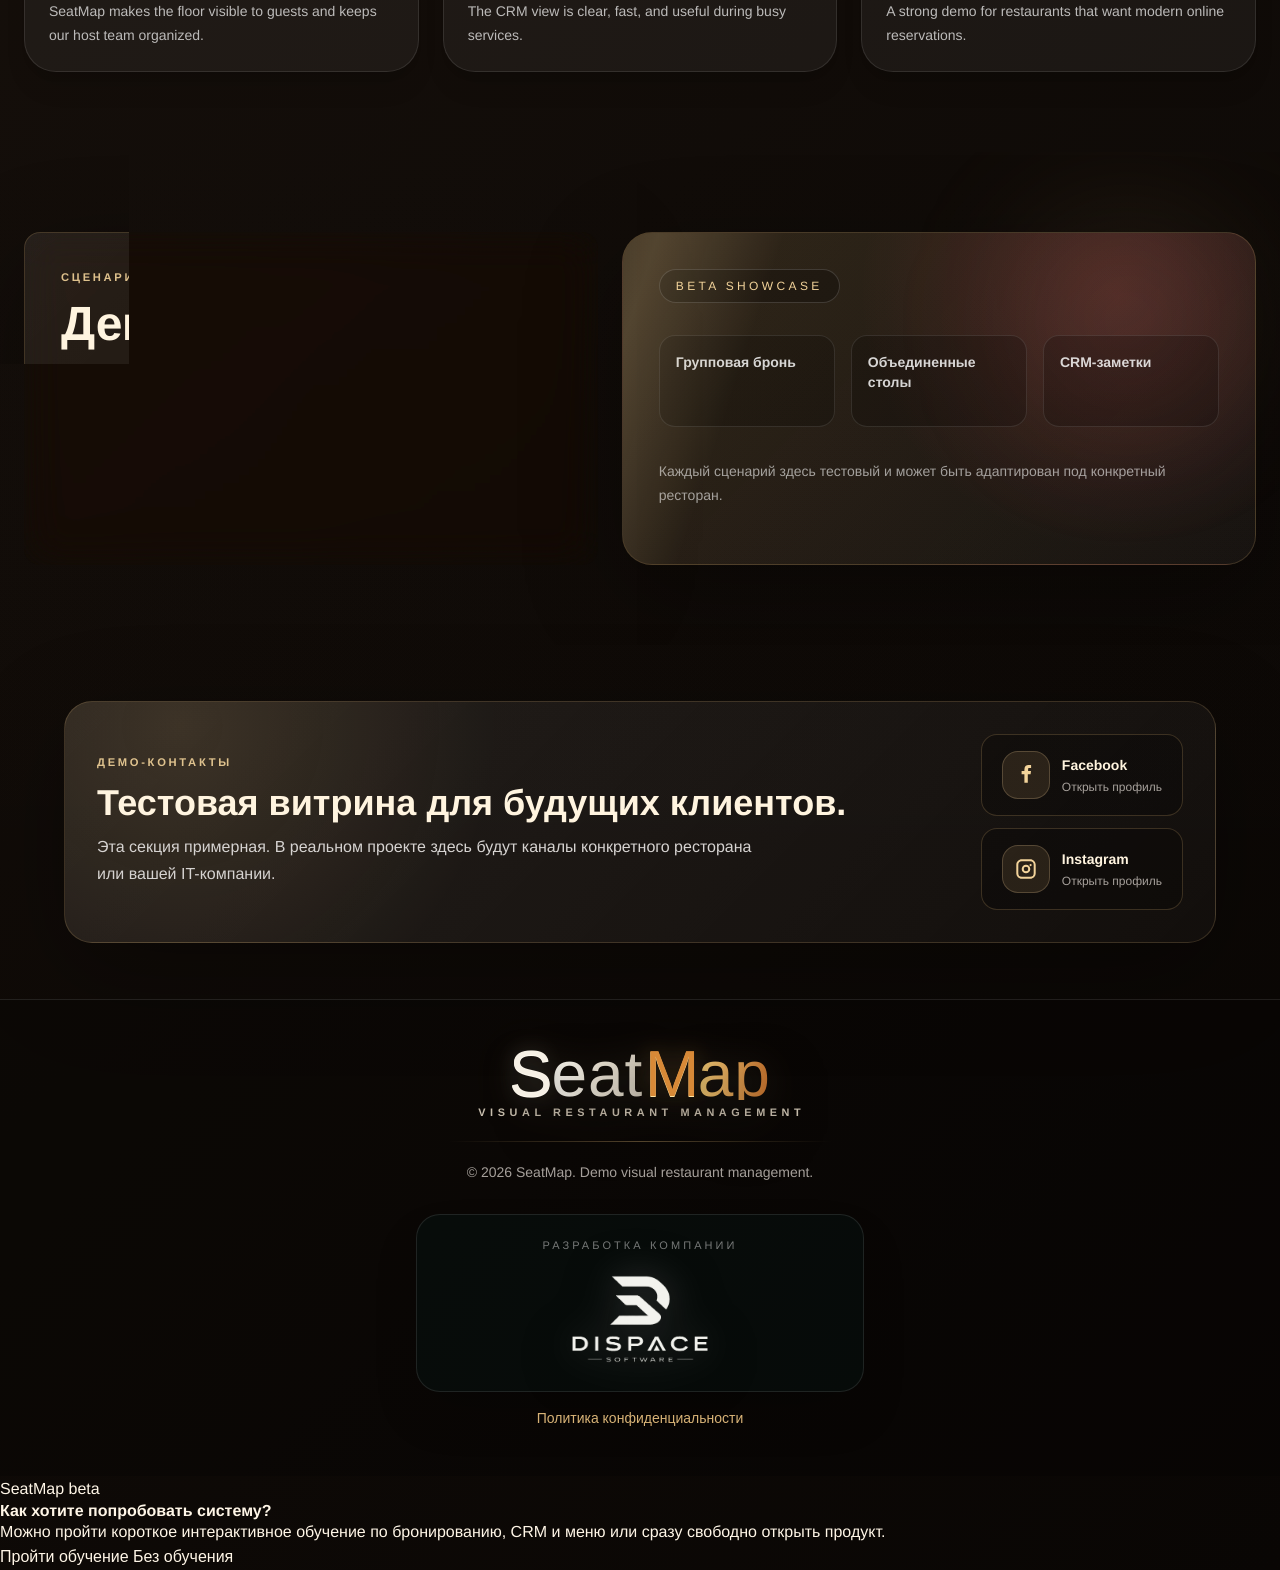
==== commit d9d02ba3: "Stabilize mobile touch navigation and beta i18n" ====
--- a/seatmap-app/index.html
+++ b/seatmap-app/index.html
@@ -25,11 +25,11 @@
     <link rel="icon" type="image/png" href="./seatmap-header-premium.png" />
     <meta name="viewport" content="width=device-width, initial-scale=1.0" />
     <title>SeatMap</title>
-    <script src="./mock-api.js?v=20260522"></script>
+    <script src="./mock-api.js?v=20260527-touch-i18n"></script>
     <script type="module" crossorigin src="./assets/index-HGooWxr_.js"></script>
     <link rel="stylesheet" crossorigin href="./assets/index-NL5W4lJ_.css">
-    <link rel="stylesheet" href="./beta-luxury.css?v=20260527-beta-stability" />
-    <script defer src="./beta-enhance.js?v=20260527-beta-stability"></script>
+    <link rel="stylesheet" href="./beta-luxury.css?v=20260527-touch-i18n" />
+    <script defer src="./beta-enhance.js?v=20260527-touch-i18n"></script>
   </head>
   <body>
     <div id="root"></div>
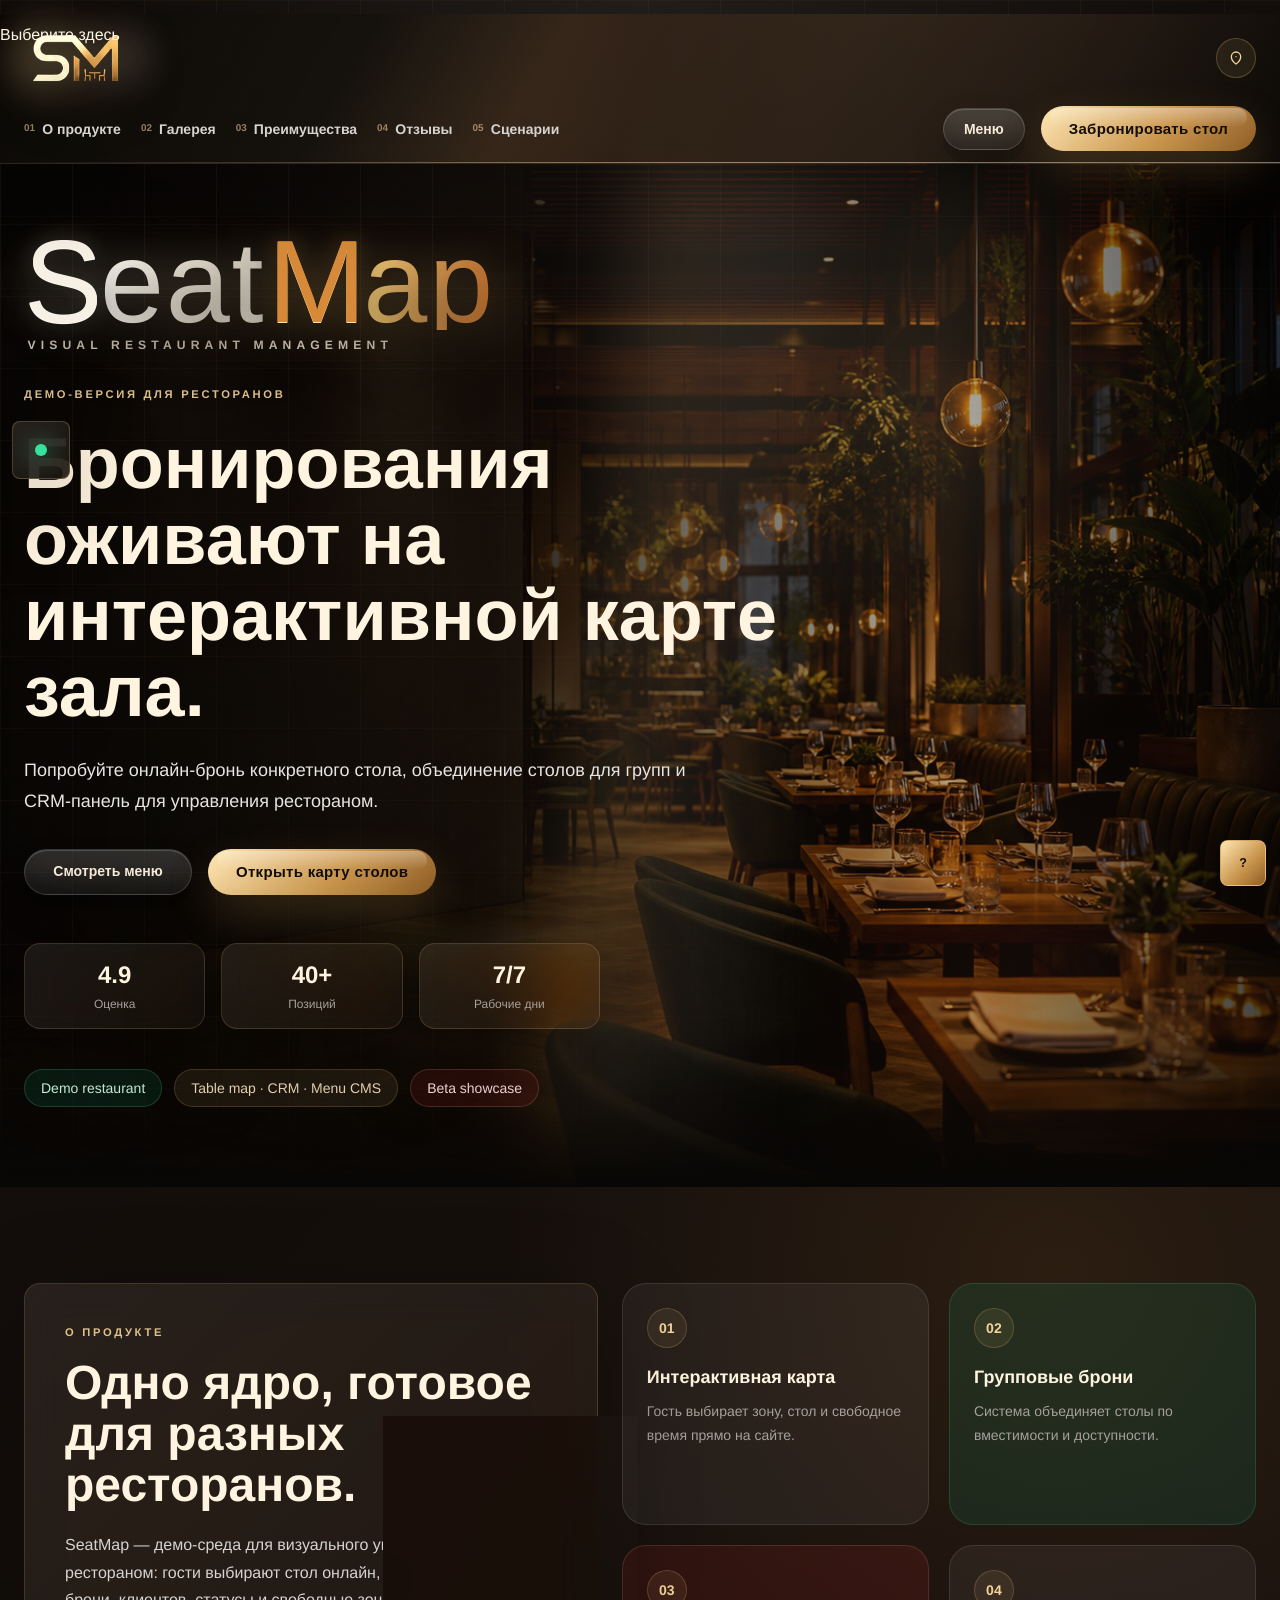
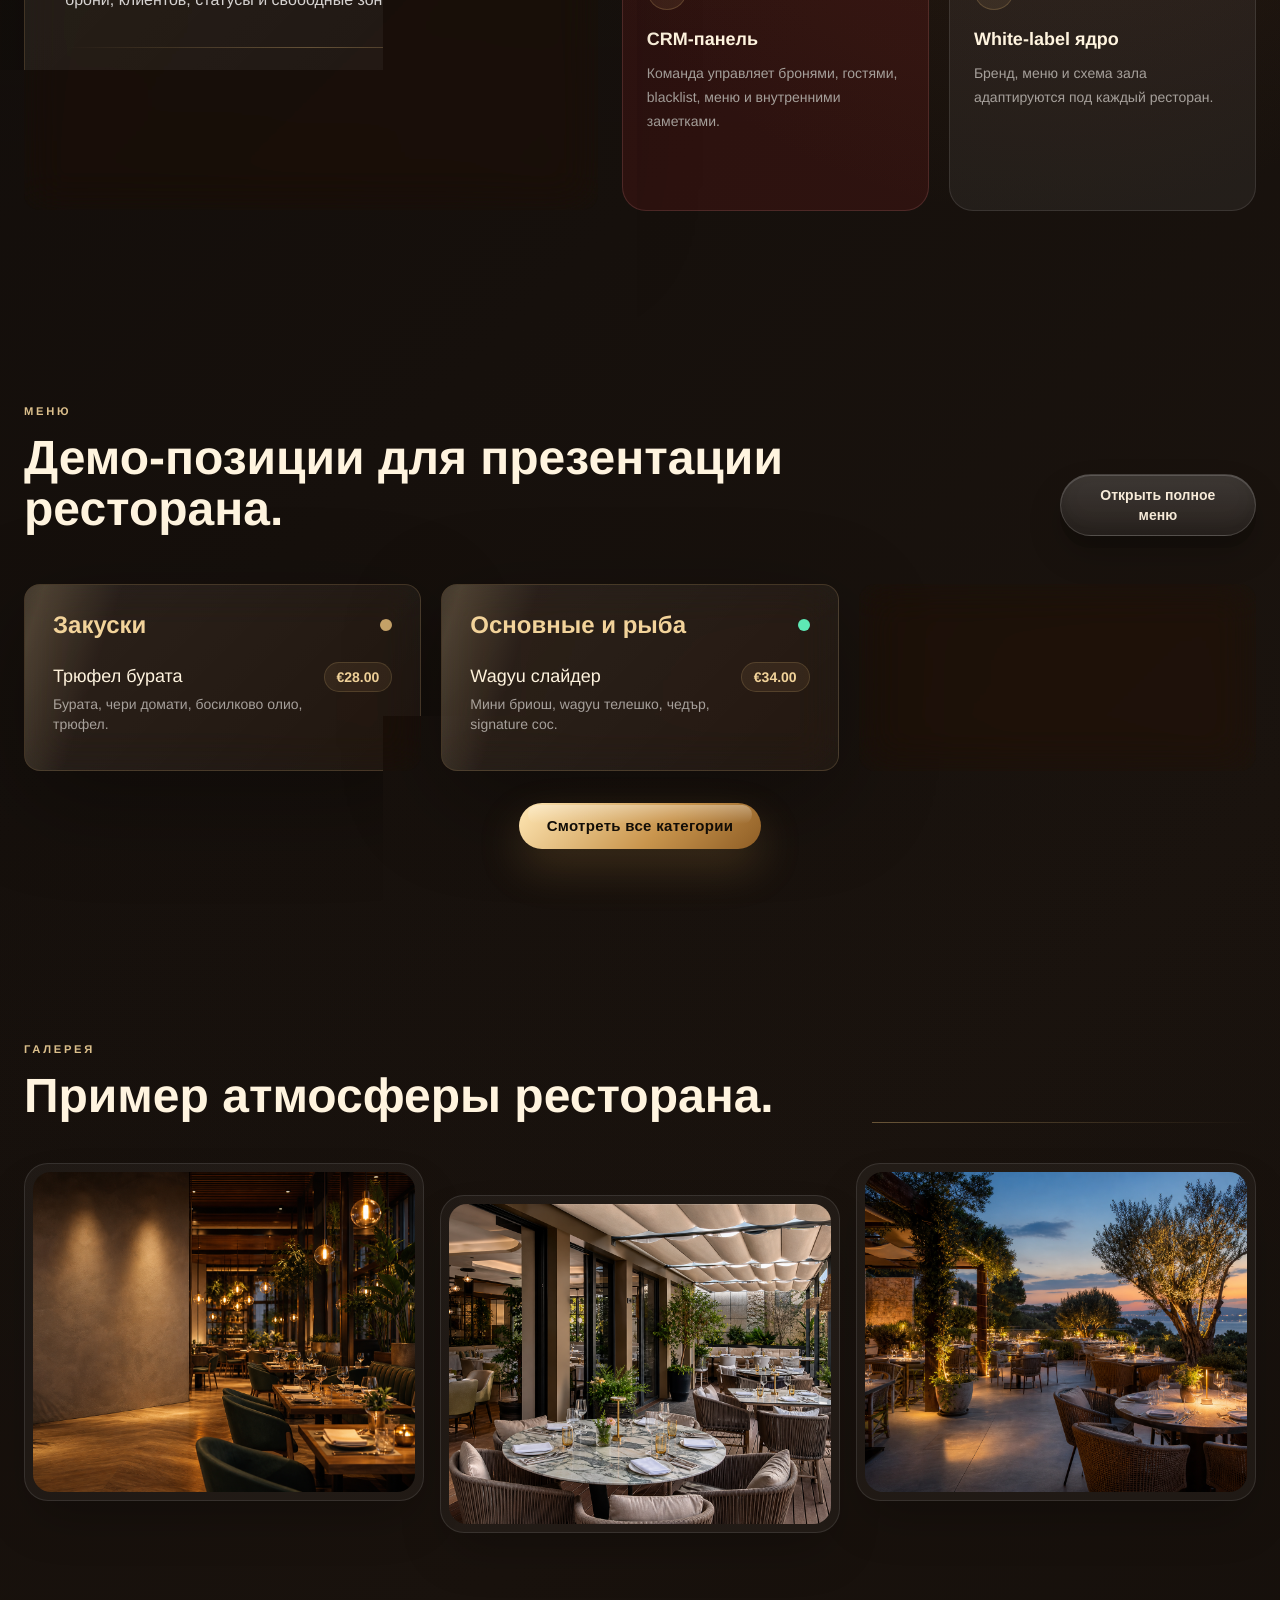
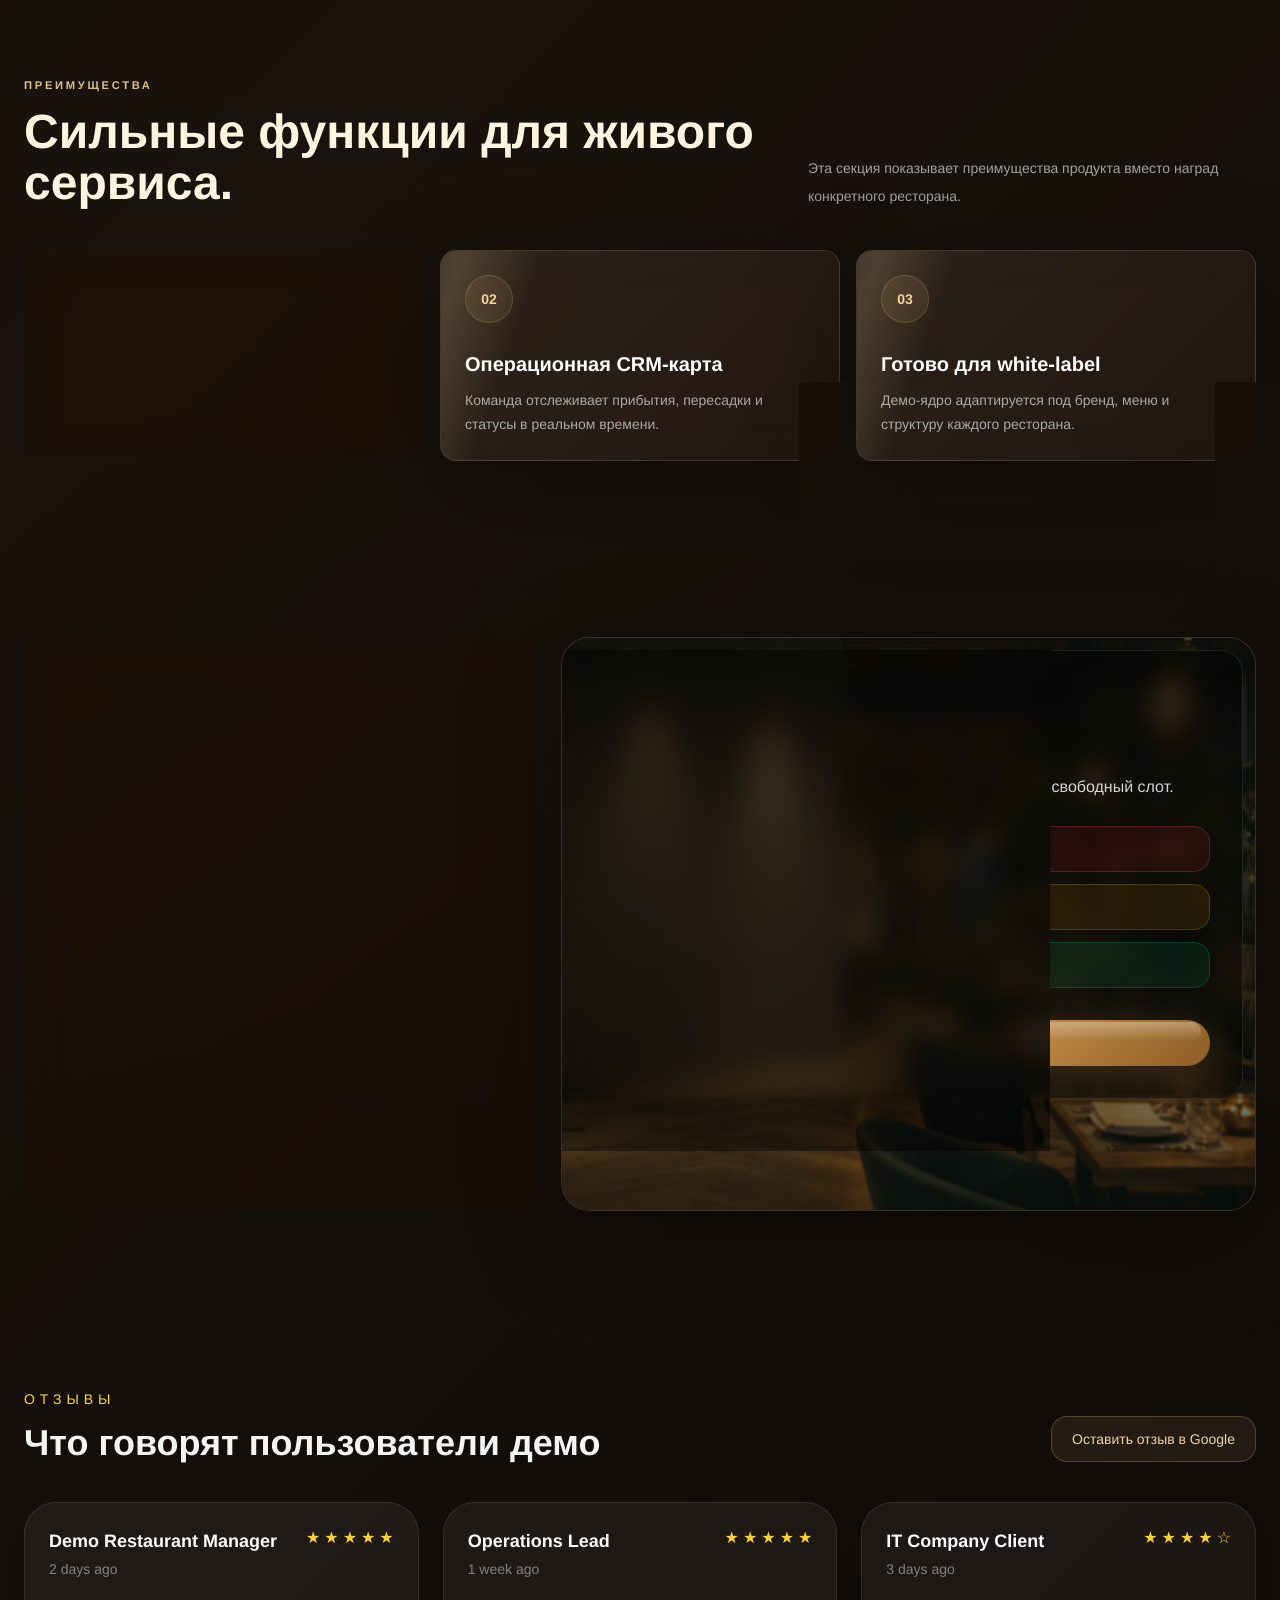
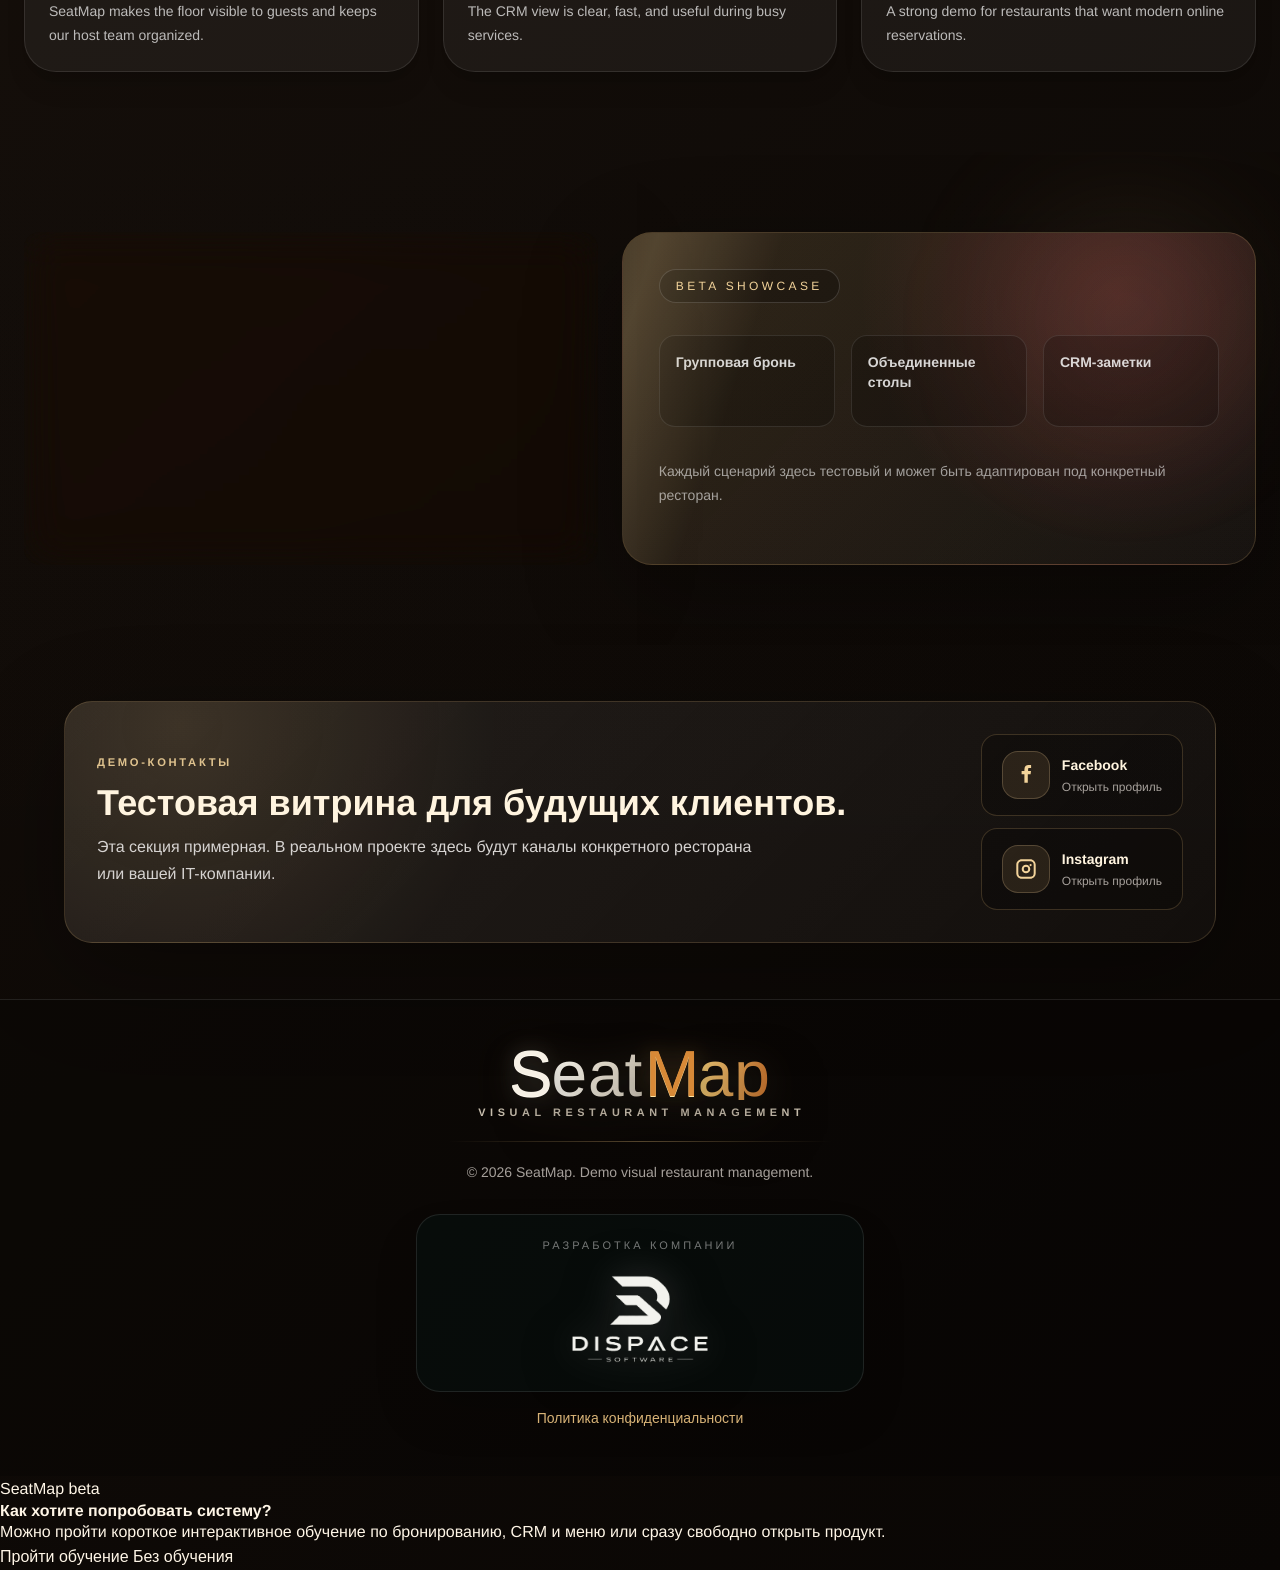
==== commit d0983f96: "Stabilize SeatMap tutorial flow" ====
--- a/seatmap-app/index.html
+++ b/seatmap-app/index.html
@@ -25,11 +25,11 @@
     <link rel="icon" type="image/png" href="./seatmap-header-premium.png" />
     <meta name="viewport" content="width=device-width, initial-scale=1.0" />
     <title>SeatMap</title>
-    <script src="./mock-api.js?v=20260527-touch-i18n"></script>
+    <script src="./mock-api.js?v=20260529-tour-stability"></script>
     <script type="module" crossorigin src="./assets/index-HGooWxr_.js"></script>
     <link rel="stylesheet" crossorigin href="./assets/index-NL5W4lJ_.css">
-    <link rel="stylesheet" href="./beta-luxury.css?v=20260527-touch-i18n" />
-    <script defer src="./beta-enhance.js?v=20260527-touch-i18n"></script>
+    <link rel="stylesheet" href="./beta-luxury.css?v=20260529-tour-stability" />
+    <script defer src="./beta-enhance.js?v=20260529-tour-stability"></script>
   </head>
   <body>
     <div id="root"></div>
